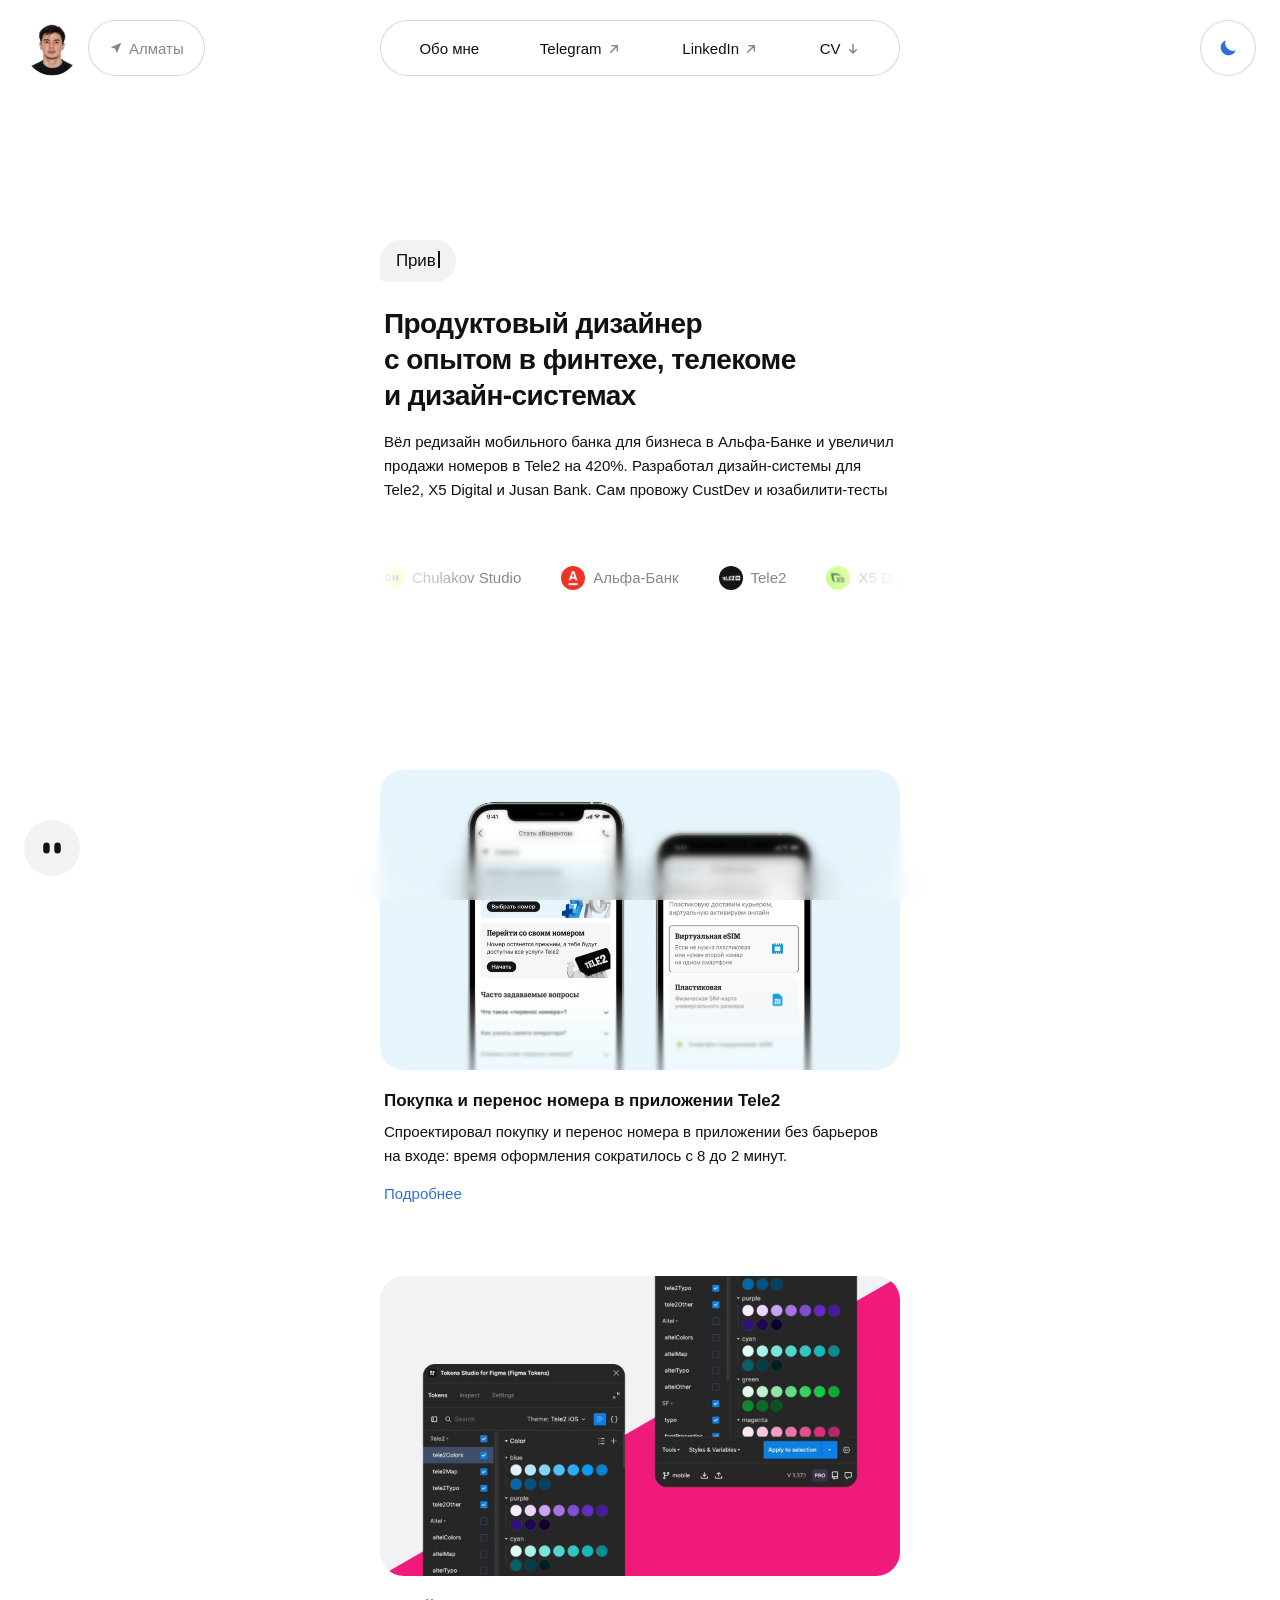
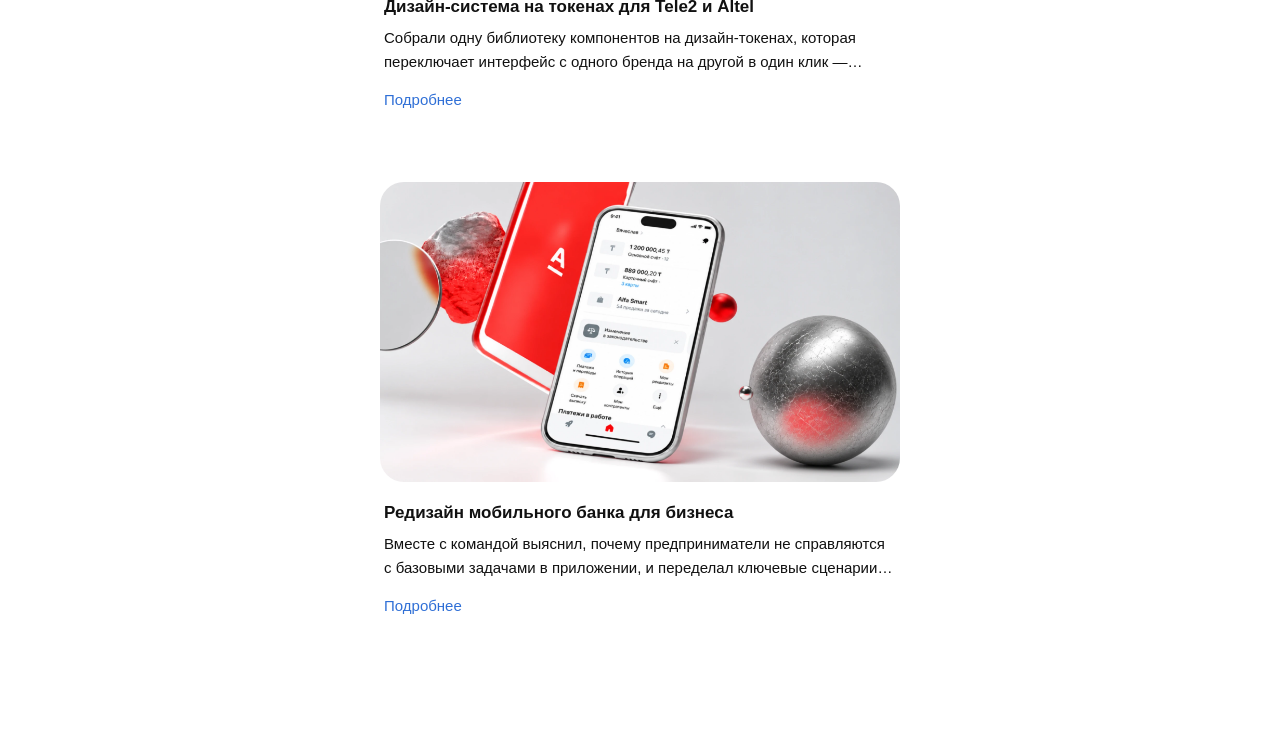
==== index.html @ ea8c4665 "Обо мне: вводный текст перед опытом работы Co-Authored-By: Claude Opus 5.5 <noreply@anthropic.com>" ====
<!doctype html>
<html lang="ru">
<head>
  <meta charset="utf-8">
  <meta name="viewport" content="width=device-width, initial-scale=1">
  <title>Shimkayev</title>
  <link rel="icon" href="favicon.svg" type="image/svg+xml">
  <link rel="icon" href="favicon-32.png" type="image/png" sizes="32x32">
  <link rel="apple-touch-icon" href="apple-touch-icon.png">
  <link rel="stylesheet" href="style.css?v=167">
  <!-- Прячем элементы до анимации появления и сразу применяем сохранённую тему, чтобы не было мигания -->
  <script>
    (function () {
      var root = document.documentElement;
      root.classList.add('js');
      var saved = null;
      try { saved = localStorage.getItem('theme'); } catch (e) {}
      if (saved === 'light' || saved === 'dark') root.dataset.theme = saved;
      var dark = saved ? saved === 'dark' : window.matchMedia('(prefers-color-scheme: dark)').matches;
      root.classList.toggle('is-dark', dark);
    })();
  </script>
  <!-- Яндекс Метрика: посещения, Вебвизор, карты кликов и скроллинга -->
  <script>
    (function (m, e, t, r, i, k, a) {
      m[i] = m[i] || function () { (m[i].a = m[i].a || []).push(arguments); };
      m[i].l = 1 * new Date();
      for (var j = 0; j < document.scripts.length; j++) { if (document.scripts[j].src === r) { return; } }
      k = e.createElement(t), a = e.getElementsByTagName(t)[0], k.async = 1, k.src = r, a.parentNode.insertBefore(k, a);
    })(window, document, 'script', 'https://mc.yandex.ru/metrika/tag.js', 'ym');
    ym(114692680, 'init', { webvisor: true, clickmap: true, accurateTrackBounce: true, trackLinks: true });
  </script>
  <noscript><div><img src="https://mc.yandex.ru/watch/114692680" style="position:absolute; left:-9999px;" alt=""></div></noscript>
</head>
<body>

  <div class="container">
    <header class="header">
      <a class="avatar-link" href="/" aria-label="На главную">
        <img class="avatar" data-reveal src="images/avatar.jpg?v=4" alt="Аман" width="56" height="56">
        <span class="avatar-preview" aria-hidden="true"><img src="images/avatar-large.webp?v=2" alt="" width="240" height="240" draggable="false"></span>
      </a>

      <!-- Город — рядом с аватаром -->
      <span class="location glass" data-reveal>
        <span class="location__photo" aria-hidden="true"><img src="images/almaty.webp" alt="" draggable="false"></span>
        <span class="location__text">
          <svg class="icon" viewBox="0 0 24 24" width="14" height="14" aria-hidden="true">
            <path fill="currentColor" d="M21 3 3 10.5l7.6 2.9L13.5 21 21 3Z"/>
          </svg>
          Алматы
        </span>
      </span>

      <nav class="menu glass" data-reveal>
        <a class="menu__item" href="/about">Обо мне</a>
        <a class="menu__item menu__item--ext" href="https://t.me/shimkayev" target="_blank" rel="noopener">Telegram<svg viewBox="0 0 24 24" width="16" height="16" fill="none" stroke="currentColor" stroke-width="2.2" stroke-linecap="round" stroke-linejoin="round" aria-hidden="true"><path d="M7 17 17 7M9 7h8v8"/></svg></a>
        <a class="menu__item menu__item--ext" href="https://www.linkedin.com/in/shimkayev/" target="_blank" rel="noopener">LinkedIn<svg viewBox="0 0 24 24" width="16" height="16" fill="none" stroke="currentColor" stroke-width="2.2" stroke-linecap="round" stroke-linejoin="round" aria-hidden="true"><path d="M7 17 17 7M9 7h8v8"/></svg></a>
        <a class="menu__item menu__item--cv" href="cv.pdf" download="Shimkayev-Aman-Product-Designer-CV.pdf">CV<svg viewBox="0 0 24 24" width="16" height="16" fill="none" stroke="currentColor" stroke-width="2.2" stroke-linecap="round" stroke-linejoin="round" aria-hidden="true"><path d="M12 5v13M7 13l5 5 5-5"/></svg></a>
      </nav>

      <!-- Справа у края экрана: переключатель темы -->
      <div class="header-side">
      <button class="theme-switch" data-reveal type="button" role="switch" aria-checked="false" aria-label="Тёмная тема">
        <span class="theme-switch__knob">
          <svg class="icon-sun" viewBox="0 0 24 24" fill="none" stroke="currentColor" stroke-width="2" stroke-linecap="round" aria-hidden="true">
            <circle cx="12" cy="12" r="4"/>
            <path d="M12 2v2M12 20v2M4.9 4.9l1.4 1.4M17.7 17.7l1.4 1.4M2 12h2M20 12h2M4.9 19.1l1.4-1.4M17.7 6.3l1.4-1.4"/>
          </svg>
          <svg class="icon-moon" viewBox="0 0 24 24" fill="currentColor" aria-hidden="true">
            <path d="M20.5 14.5A8.5 8.5 0 0 1 9.5 3.5a8.5 8.5 0 1 0 11 11Z"/>
          </svg>
        </span>
      </button>
      <!-- на телефоне пункты меню свёрнуты в эту кнопку -->
      <button class="menu-toggle" data-reveal type="button" aria-label="Меню" aria-expanded="false">
        <span class="menu-toggle__lines" aria-hidden="true"><i></i><i></i><i></i></span>
      </button>
      </div>
    </header>

    <section class="hero">
      <p class="bubble" data-reveal data-text="Привет 👋  Я, Аман">
        <span class="bubble__typing" aria-hidden="true"><i></i><i></i><i></i></span>
        <span class="bubble__text"></span>
      </p>

      <h1 class="hero__title" data-reveal>
        Продуктовый дизайнер<br class="br-desktop">
        с&nbsp;опытом в&nbsp;финтехе, телекоме<br class="br-desktop">
        и&nbsp;дизайн-системах
      </h1>

      <p class="hero__text" data-reveal>
        Вёл редизайн мобильного банка для бизнеса в&nbsp;Альфа-Банке и&nbsp;увеличил продажи номеров
        в&nbsp;Tele2 на&nbsp;420%. Разработал дизайн-системы для Tele2,
        X5&nbsp;Digital и&nbsp;Jusan Bank. Сам провожу CustDev и&nbsp;юзабилити-тесты
      </p>
    </section>

    <!-- Бегущая строка: список продублирован, чтобы лента шла без разрыва -->
    <section class="marquee" data-reveal aria-label="Места работы">
      <div class="marquee__track">
        <ul class="marquee__list">
          <li><span class="marquee__logo"><img src="images/logo-chulakov.png" alt=""></span>Chulakov Studio</li>
          <li><span class="marquee__logo"><img src="images/logo-alfabank.png" alt=""></span>Альфа-Банк</li>
          <li><span class="marquee__logo"><img src="images/logo-tele2.png" alt=""></span>Tele2</li>
          <li><span class="marquee__logo"><img src="images/logo-x5.png" alt=""></span>X5 Digital</li>
          <li><span class="marquee__logo"><img class="logo-zoom" src="images/logo-jusan.png" alt=""></span>Jusan Bank</li>
          <li><span class="marquee__logo"><img src="images/logo-redmadrobot.png" alt=""></span>Red Mad Robot</li>
        </ul>
        <ul class="marquee__list" aria-hidden="true">
          <li><span class="marquee__logo"><img src="images/logo-chulakov.png" alt=""></span>Chulakov Studio</li>
          <li><span class="marquee__logo"><img src="images/logo-alfabank.png" alt=""></span>Альфа-Банк</li>
          <li><span class="marquee__logo"><img src="images/logo-tele2.png" alt=""></span>Tele2</li>
          <li><span class="marquee__logo"><img src="images/logo-x5.png" alt=""></span>X5 Digital</li>
          <li><span class="marquee__logo"><img class="logo-zoom" src="images/logo-jusan.png" alt=""></span>Jusan Bank</li>
          <li><span class="marquee__logo"><img src="images/logo-redmadrobot.png" alt=""></span>Red Mad Robot</li>
        </ul>
      </div>
    </section>

    <!-- Кейсы -->
    <section class="cases">
      <article class="case" data-reveal>
        <a draggable="false" class="case__cover" href="/tele2-number" aria-label="Покупка и перенос номера в приложении Tele2">
          <img draggable="false" class="cover-light" src="images/case-tele2-number-light.webp?v=1" alt="Экраны приложения Tele2: «Стать абонентом» и выбор типа SIM-карты" loading="lazy">
          <img draggable="false" class="cover-dark" src="images/case-tele2-number-dark.webp?v=1" alt="Экраны приложения Tele2: «Стать абонентом» и выбор типа SIM-карты" loading="lazy">
        </a>
        <h3 class="case__title">Покупка и&nbsp;перенос номера в&nbsp;приложении Tele2</h3>
        <p class="case__text">Спроектировал покупку и&nbsp;перенос номера в&nbsp;приложении без барьеров на&nbsp;входе: время оформления сократилось с&nbsp;8 до&nbsp;2 минут.</p>
        <a class="case__link" href="/tele2-number">Подробнее</a>
      </article>

      <article class="case" data-reveal>
        <a draggable="false" class="case__cover" href="/tele2-ds" aria-label="Дизайн-система на токенах для Tele2 и Altel">
          <img draggable="false" class="cover-light" src="images/case-tele2-ds-light.webp?v=2" alt="Токены Tele2 и Altel в Tokens Studio для Figma" loading="lazy">
          <img draggable="false" class="cover-dark" src="images/case-tele2-ds-dark.webp?v=2" alt="Токены Tele2 и Altel в Tokens Studio для Figma" loading="lazy">
        </a>
        <h3 class="case__title">Дизайн-система на&nbsp;токенах для&nbsp;Tele2 и&nbsp;Altel</h3>
        <p class="case__text">Собрали одну библиотеку компонентов на&nbsp;дизайн-токенах, которая переключает интерфейс с&nbsp;одного бренда на&nbsp;другой в&nbsp;один клик — в&nbsp;дизайне и&nbsp;в&nbsp;коде.</p>
        <a class="case__link" href="/tele2-ds">Подробнее</a>
      </article>

      <article class="case" data-reveal>
        <a draggable="false" class="case__cover" href="/abusiness" aria-label="Редизайн мобильного банка для бизнеса">
          <img draggable="false" class="cover-light" src="images/case-alfa-light.webp?v=1" alt="iPhone с главным экраном приложения Альфа-Банка для бизнеса" loading="lazy">
          <img draggable="false" class="cover-dark" src="images/case-alfa-dark.webp?v=2" alt="iPhone с главным экраном приложения Альфа-Банка для бизнеса" loading="lazy">
        </a>
        <h3 class="case__title">Редизайн мобильного банка для&nbsp;бизнеса</h3>
        <p class="case__text">Вместе с&nbsp;командой выяснил, почему предприниматели не&nbsp;справляются с&nbsp;базовыми задачами в&nbsp;приложении, и&nbsp;переделал ключевые сценарии и&nbsp;навигацию под их&nbsp;реальное поведение.</p>
        <a class="case__link" href="/abusiness">Подробнее</a>
      </article>
    </section>
  </div>

  <!-- шарик с глазами в левом нижнем углу: следит за курсором -->
  <div class="eyes-corner" data-eye-tracker aria-hidden="true"></div>

  <!-- Градиент внизу экрана -->
  <div class="bottom-glass" aria-hidden="true"></div>


  <script src="script.js?v=44"></script>
  <script src="watcher.js?v=4"></script>
</body>
</html>
---- style.css ----
:root {
  --container: 520px;
  --gap: 16px;
  --size: 56px;

  --bg: #ffffff;
  --bubble-bg: #f2f2f5;
  --link: #2f6fd6;
  --text: #111;
  --text-muted: rgba(17, 17, 17, 0.5);

  --glass-bg: rgba(255, 255, 255, 0.28);
  --glass-border: rgba(255, 255, 255, 0.6);
  --glass-stroke: rgba(0, 0, 0, 0.1); /* серая обводка меню */
  --menu-stroke: rgba(0, 0, 0, 0.16); /* обводка стекла: меню, город, кнопка темы */
  --glass-shadow: 0 8px 32px rgba(0, 0, 0, 0.08);
  --glass-highlight: rgba(255, 255, 255, 0.7);
  --glass-sheen: rgba(255, 255, 255, 0.45);
  --chart-bar: #2a78d6;
  --chart-track: rgba(0, 0, 0, 0.05);
  --chart-norm: #52514e;
  --chart-muted: #c3c2b7;
  --bad-text: #d9342b;
  --bad-bg: rgba(229, 55, 43, 0.07);
  --good-bar: #1f9d55;
  --shot-bg: #f2f2f4;
  --bad-bar: #e5372b;

  color-scheme: light;
}

* { box-sizing: border-box; margin: 0; padding: 0; }

body {
  min-height: 100vh;
  background: var(--bg);
  color: var(--text);
  font-family: -apple-system, BlinkMacSystemFont, "SF Pro Text", "Inter", "Segoe UI", Roboto, sans-serif;
  -webkit-font-smoothing: antialiased;
}

/* ---------- Контейнер ---------- */
.container {
  width: 100%;
  max-width: calc(var(--container) + 32px); /* 520 + отступы по бокам */
  margin: 0 auto;
  padding: 20px 16px; /* шапка в 20px от верха экрана */
}

/* ---------- Шапка ---------- */
.header {
  position: sticky; /* шапка остаётся наверху при прокрутке */
  top: 20px;
  transition: top 0.6s cubic-bezier(0.4, 0, 0.2, 1); /* мягко уезжает вверх */
  z-index: 10;
  display: flex;
  align-items: center;
  gap: var(--gap);
}

.avatar {
  display: block; /* без лишнего отступа под картинкой */
  flex-shrink: 0;
  width: var(--size);
  height: var(--size);
  border-radius: 50%;
  object-fit: cover;
}

/* при прокрутке вниз шапка уезжает вверх, при прокрутке вверх — возвращается.
   Двигаем top, а не transform, чтобы не сломать fixed-переключатель темы на телефоне */
/* без opacity: полупрозрачный родитель отключает размытие стекла (backdrop-filter) у меню и кнопок,
   и во время анимации они становились прозрачными. Поэтому шапка просто уезжает за край экрана */
.header.is-hidden { top: -96px; pointer-events: none; }
/* на телефоне кнопка темы закреплена внизу и остаётся на месте — она должна нажиматься */
.header.is-hidden .header-side { pointer-events: auto; }
@media (prefers-reduced-motion: reduce) { .header { transition: none; } }

/* ---------- Liquid glass ---------- */
.glass {
  position: relative;
  background: var(--glass-bg);
  border: 0.5px solid var(--menu-stroke); /* тонкая обводка без дополнительных линий */
}

/* Слой с размытием того, что под меню */
.glass::after {
  content: "";
  position: absolute;
  inset: 0;
  z-index: -1;
  border-radius: inherit;
  -webkit-backdrop-filter: blur(20px) saturate(180%);
          backdrop-filter: blur(20px) saturate(180%);
  pointer-events: none;
}

/* блик сверху */
.glass::before {
  content: "";
  position: absolute;
  inset: 0;
  border-radius: inherit;
  background: linear-gradient(180deg, var(--glass-sheen) 0%, rgba(255, 255, 255, 0) 55%);
  pointer-events: none;
}

/* ---------- Меню ---------- */
.menu {
  flex: 1;
  min-width: 0;
  height: var(--size);
  border-radius: 999px;
  display: flex;
  align-items: center;
  justify-content: space-around;
  padding: 0 8px;
}

.menu__item {
  position: relative; /* выше блика */
  padding: 8px 10px;
  border-radius: 999px;
  font-size: 15px;
  font-weight: 500;
  color: var(--text);
  text-decoration: none;
  white-space: nowrap;
  transition: color 0.2s;
}

a.menu__item:hover { color: var(--text-muted); }
.menu__item--muted { color: var(--text-muted); }

.icon { flex-shrink: 0; }

/* ---------- Бабл ---------- */
.hero { margin-top: 164px; }

.bubble {
  display: inline-flex;
  align-items: center;
  min-height: 42px;
  padding: 10px 16px;
  border-radius: 21px 21px 21px 6px;
  background: var(--bubble-bg);
  font-size: 17px;
  line-height: 22px;
  letter-spacing: -0.01em;
  animation: bubble-in 0.35s cubic-bezier(.2, .9, .3, 1.2) both;
  transform-origin: bottom left;
}

@keyframes bubble-in {
  from { opacity: 0; transform: scale(0.6) translateY(10px); }
  to   { opacity: 1; transform: none; }
}

/* три точки «печатает…» */
.bubble__typing { display: inline-flex; gap: 4px; }
.bubble__typing i {
  width: 7px; height: 7px;
  border-radius: 50%;
  background: var(--text-muted);
  animation: dot 1.2s infinite ease-in-out;
}
.bubble__typing i:nth-child(2) { animation-delay: 0.15s; }
.bubble__typing i:nth-child(3) { animation-delay: 0.3s; }

@keyframes dot {
  0%, 60%, 100% { transform: translateY(0); opacity: 0.4; }
  30%           { transform: translateY(-4px); opacity: 1; }
}

.bubble__text { white-space: pre; } /* сохраняем двойной пробел после эмодзи */
.bubble.is-typing .bubble__typing { display: none; }

/* мигающий курсор во время печати */
.bubble.is-typing .bubble__text::after {
  content: "";
  display: inline-block;
  width: 2px;
  height: 1em;
  margin-left: 2px;
  vertical-align: -0.12em;
  background: currentColor;
  animation: caret 0.8s steps(1) infinite;
}
@keyframes caret { 50% { opacity: 0; } }

@media (prefers-reduced-motion: reduce) {
  .bubble, .bubble__typing i { animation: none; }
}

/* ---------- Заголовок и описание ---------- */
/* Оптическая компенсация: у бабла скруглённые углы, поэтому тексты под ним
   сдвинуты на 4px, как в кейсах */
.hero__title,
.hero__text { margin-left: 4px; margin-right: 4px; }

.hero__title {
  margin-top: 24px;
  font-size: 28px;
  line-height: 36px;
  font-weight: 700;
  letter-spacing: -0.02em;
}

.hero__text {
  margin-top: 16px;
  font-size: 15px;
  line-height: 24px;
}

/* ---------- Бегущая строка ---------- */
.marquee {
  margin-top: 64px;
  overflow: hidden;
  /* плавное исчезание по бокам, работает на любом фоне */
  -webkit-mask-image: linear-gradient(90deg, transparent, #000 20%, #000 80%, transparent);
          mask-image: linear-gradient(90deg, transparent, #000 20%, #000 80%, transparent);
}

.marquee__track {
  display: flex;
  width: max-content;
  animation: marquee 20s linear infinite;
}

.marquee:hover .marquee__track { animation-play-state: paused; }

.marquee__list {
  display: flex;
  gap: 40px;
  padding-right: 40px; /* такой же отступ на стыке двух копий */
  list-style: none;
}

.marquee__list li {
  display: flex;
  align-items: center;
  gap: 8px;
  font-size: 15px;
  line-height: 20px;
  font-weight: 500;
  white-space: nowrap;
  color: var(--text-muted);
}

/* логотип компании в круглом контейнере */
.marquee__logo {
  flex-shrink: 0;
  width: 24px;
  height: 24px;
  border-radius: 50%;
  overflow: hidden;
}
.marquee__logo img { display: block; width: 100%; height: 100%; object-fit: cover; }
.marquee__logo img.logo-zoom { transform: scale(1.12); }

@keyframes marquee {
  to { transform: translateX(-50%); }
}

@media (prefers-reduced-motion: reduce) {
  .marquee__track { animation: none; }
}

/* ---------- Карточка кейса ---------- */
.cases {
  margin-top: 180px;
  display: flex;
  flex-direction: column;
  gap: 72px; /* расстояние между кейсами */
}

.case__cover {
  display: block;
  width: 100%;
  aspect-ratio: 520 / 300; /* на узком экране обложка уменьшается пропорционально, а не обрезается */
  border-radius: 24px;
  background: var(--bubble-bg);
  overflow: hidden;
  position: relative;
}

/* нажатие: карточка слегка уменьшается и плавно возвращается */
.case__cover {
  transition: transform 0.25s cubic-bezier(0.2, 0.8, 0.2, 1);
  -webkit-tap-highlight-color: transparent;
  -webkit-user-select: none;
          user-select: none;
}
/* картинку и ссылку нельзя утащить мышкой при зажатии */
.case__cover, .case__cover img { -webkit-user-drag: none; }
.case__cover:active { transform: scale(0.97); transition-duration: 0.1s; }
@media (prefers-reduced-motion: reduce) { .case__cover { transition: none; } }

.case__cover img {
  display: block;
  width: 100%;
  height: 100%;
  object-fit: cover; /* картинка заполняет карточку, лишнее обрезается */
}

/* Обложка Альфа-Банка: фирменный красный фон в обеих темах */
.case__cover--alfa { background: #ef3124; }

/* Обложка Tele2: светло-голубой фон в обеих темах */
.case__cover--tele2 { background: #d4eafc; }

/* декоративная картинка точно по центру карточки, позади основной */
.case__cover img.case__deco {
  position: absolute;
  left: 50%;
  top: 50%;
  width: auto;
  height: 75%; /* размер цифр относительно высоты карточки */
  transform: translate(-50%, -50%);
  object-fit: contain;
}
.case__cover--tele2 img.fit-height { position: relative; } /* телефон поверх цифр */

/* шейп-«бантик» за картинкой, на тон темнее фона */
.case__shape {
  position: absolute;
  left: 50%;
  top: 50%;
  width: 88%;
  transform: translate(-50%, -50%);
  fill: #d6241a;
}
.case__cover--alfa img { position: relative; } /* картинка поверх шейпа */

/* картинка целиком по высоте карточки, по центру, без обрезки */
.case__cover img.fit-height {
  width: 100%;
  height: 100%;
  object-fit: contain;
  object-position: center bottom;
}

/* Кроп для кейса Tele2: телефон крупно по центру, рука уходит за нижний край.
   Значения в % от ширины карточки, поэтому кроп одинаковый на любом экране */
.case__cover img.crop-tele2 {
  position: absolute;
  width: 138%;
  height: auto;
  max-width: none;
  left: -19%;
  top: 0;
  margin-top: -5.8%;
  object-fit: initial;
}

/* Крупный кроп: картинка увеличена, телефон по центру, низ уходит за край.
   width — масштаб, left и margin-top — сдвиг (margin-top в % считается от ширины,
   поэтому кроп одинаковый на любой ширине экрана) */
.case__cover img.crop-zoom {
  position: absolute;
  width: 149%;
  height: auto;
  max-width: none;
  left: -27%;
  top: 0;
  margin-top: -7.1%; /* было −2.5% − 24px при ширине 520 — теперь всё в %, кроп масштабируется */
  object-fit: initial;
}

/* Оптическая компенсация: из-за скругления 24px край карточки визуально
   начинается правее, поэтому тексты сдвинуты на 4px */
.case__title,
.case__text,
.case__link { margin-left: 4px; margin-right: 4px; }

.case__title {
  margin-top: 20px;
  font-size: 17px;
  line-height: 22px;
  font-weight: 600;
}

.case__text {
  margin-top: 8px;
  font-size: 15px;
  line-height: 24px;
  /* не больше двух строк, дальше многоточие */
  display: -webkit-box;
  -webkit-line-clamp: 2;
  -webkit-box-orient: vertical;
  overflow: hidden;
}

.case__link {
  display: inline-block;
  margin-top: 16px;
  font-size: 15px;
  line-height: 20px;
  color: var(--link);
  text-decoration: none;
}
.case__link:hover { text-decoration: underline; }

/* ---------- Стекло у нижнего края экрана (сверху ничего нет) ----------
   Прогрессивное размытие без тонировки: 3 перекрывающихся слоя (2, 6 и 16px),
   каждый плавно проявляется к краю экрана, поэтому размытие нарастает мягко, без полос.
   Слои создаёт script.js внутри .edge-glass */
.edge-glass {
  position: fixed;
  left: 0;
  right: 0;
  height: 100px;
  z-index: 9;            /* под шапкой (у неё 10) */
  pointer-events: none;  /* не мешает кликам */
}
.edge-glass--bottom { bottom: 0; --dir: to bottom; }
.edge-glass > i { position: absolute; inset: 0; }
.edge-glass > i:nth-child(1) {
  -webkit-backdrop-filter: blur(2px); backdrop-filter: blur(2px);
  -webkit-mask-image: linear-gradient(var(--dir), transparent 0%, #000 55%);
          mask-image: linear-gradient(var(--dir), transparent 0%, #000 55%);
}
.edge-glass > i:nth-child(2) {
  -webkit-backdrop-filter: blur(6px); backdrop-filter: blur(6px);
  -webkit-mask-image: linear-gradient(var(--dir), transparent 25%, #000 85%);
          mask-image: linear-gradient(var(--dir), transparent 25%, #000 85%);
}
.edge-glass > i:nth-child(3) {
  -webkit-backdrop-filter: blur(16px); backdrop-filter: blur(16px);
  -webkit-mask-image: linear-gradient(var(--dir), transparent 55%, #000 100%);
          mask-image: linear-gradient(var(--dir), transparent 55%, #000 100%);
}

/* чтобы последний кейс можно было докрутить выше стекла */
.container { padding-bottom: 120px; }

/* ---------- Плавное появление первого экрана ---------- */
/* до запуска анимации элементы скрыты (класс .js ставится в <head>) */
.js [data-reveal]:not(.is-shown) { opacity: 0; }
.js .bubble:not(.reveal) { animation: none; }

.reveal {
  animation: reveal 0.8s cubic-bezier(0.2, 0.7, 0.2, 1) both;
  animation-delay: var(--reveal-delay, 0s);
}

@keyframes reveal {
  from { opacity: 0; transform: translateY(16px); }
  to   { opacity: 1; transform: none; }
}

/* у бабла своя анимация «выпрыгивания», просто запускаем её по очереди */
.bubble.reveal {
  animation: bubble-in 0.45s cubic-bezier(.2, .9, .3, 1.2) both;
  animation-delay: var(--reveal-delay, 0s);
}

/* ---------- Ссылка на главную у аватара ---------- */
.avatar-link { position: relative; flex-shrink: 0; display: block; border-radius: 50%; -webkit-user-drag: none; }

/* при наведении на аватар — то же фото крупно, карточкой под аватаром */
.avatar-preview {
  position: absolute;
  top: calc(100% + 8px);
  left: 0;
  z-index: 20;
  width: 240px;
  height: 240px;
  border-radius: 50%; /* круглое превью, как сама аватарка */
  overflow: hidden;
  background: var(--bubble-bg);
  box-shadow: 0 16px 40px rgba(0, 0, 0, 0.18);
  opacity: 0;
  transform: translateY(-6px) scale(0.9);
  transform-origin: top left;
  transition: opacity 0.2s ease, transform 0.35s cubic-bezier(0.2, 0.8, 0.2, 1);
  pointer-events: none;
}
.avatar-preview img { display: block; width: 100%; height: 100%; object-fit: cover; }
@media (hover: hover) {
  .avatar-link:hover .avatar-preview { opacity: 1; transform: none; }
}
@media (prefers-reduced-motion: reduce) { .avatar-preview { transition: none; } }
/* на широком экране аватар прижат к левому краю экрана (как переключатель темы к правому),
   а меню занимает всю ширину контейнера */
@media (min-width: 721px) {
  .avatar-link {
    position: absolute;
    top: 50%;
    left: calc((100% - 100vw) / 2 + 24px);
    margin-top: -28px; /* половина высоты аватара */
  }
}

/* ---------- Страница «Обо мне» ---------- */
.page__title {
  margin: 164px 4px 0; /* 164px — как у бабла на главной; 4px — та же оптическая компенсация, что на главной */
  font-size: 28px;
  line-height: 34px;
  font-weight: 700;
  letter-spacing: -0.02em;
}

.jobs {
  list-style: none;
  margin: 64px 4px 0;
  display: flex;
  flex-direction: column;
  gap: 64px; /* расстояние между местами работы */
}

/* логотип и «компания • период» в одной строке, текст и картинка под ними — на всю ширину контейнера */
.job {
  display: grid;
  grid-template-columns: 44px minmax(0, 1fr);
  column-gap: 16px;
  align-items: start;
}
/* картинка проекта под текстом места работы — по ширине текста */
.job__media { margin: 24px 0 0; }
/* у каждой картинки две версии: светлая и тёмная, показываем ту, что под текущую тему */
.job__media img { display: block; width: 100%; height: auto; }
.job__media .job__media-dark { display: none; }
@media (prefers-color-scheme: dark) {
  :root:not([data-theme="light"]) .job__media .job__media-light { display: none; }
  :root:not([data-theme="light"]) .job__media .job__media-dark { display: block; }
}
:root[data-theme="dark"] .job__media .job__media-light { display: none; }
:root[data-theme="dark"] .job__media .job__media-dark { display: block; }

/* логотип компании: круг; пока нет картинки — первая буква */
.job__logo {
  flex-shrink: 0;
  width: 44px;
  height: 44px;
  border-radius: 50%;
  overflow: hidden;
  display: flex;
  align-items: center;
  justify-content: center;
  background: var(--bubble-bg);
  font-size: 17px;
  font-weight: 600;
  color: var(--text-muted);
}
.job__logo img { width: 100%; height: 100%; object-fit: cover; display: block; }
.job__logo img.logo-zoom { transform: scale(1.12); }
/* у Tele2 два бренда: Tele2 сверху и лежит поверх, Altel под ним заходит за него.
   Обводка цветом фона отделяет логотипы друг от друга */
.job__logos { flex-shrink: 0; display: flex; flex-direction: column; }
.job__logos .job__logo:first-child {
  position: relative;
  z-index: 1;
  box-shadow: 0 0 0 3px var(--bg);
}
.job__logos .job__logo + .job__logo { margin-top: -16px; }

.job__body { display: contents; }
.job__head { grid-column: 2; }
.job__text, .job__media { grid-column: 1 / -1; }

/* верх блока: «Компания • Должность», под ним период словами */
.job__company {
  font-size: 17px;
  line-height: 22px;
  font-weight: 600;
}
.job__role { font-weight: 400; } /* должность в той же строке, обычным начертанием */

.job__period {
  margin-top: 4px;
  font-size: 15px;
  line-height: 20px;
  color: var(--text-muted);
}

.job__text {
  margin-top: 16px;
  font-size: 15px;
  line-height: 24px;
}
.job__text p + p { margin-top: 8px; } /* отступ между абзацами */

@media (max-width: 480px) {
  .page__title { margin-top: 120px; }
}

/* ---------- Отзывы ---------- */
.page__title--section { margin-top: 120px; }

/* ---------- Обо мне: вводный текст перед опытом работы ---------- */
.about-intro {
  margin: 24px 4px 0;
  font-size: 15px;
  line-height: 24px;
}
.about-intro p + p { margin-top: 12px; }
.about-intro__lead {
  font-size: 20px;
  line-height: 28px;
  font-weight: 600;
  letter-spacing: -0.01em;
}
.about-intro p.about-intro__lead + p { margin-top: 20px; }

.reviews {
  list-style: none;
  margin-top: 40px;
  display: flex;
  flex-direction: column;
  gap: 56px; /* расстояние между отзывами */
}

.review__author {
  display: flex;
  align-items: center;
  gap: 16px;
  margin: 0 4px;
}

.review__photo {
  flex-shrink: 0;
  width: 56px;
  height: 56px;
  border-radius: 50%;
  object-fit: cover;
  display: block;
}

.review__name {
  font-size: 17px;
  line-height: 22px;
  font-weight: 600;
}

.review__role {
  margin-top: 2px;
  font-size: 15px;
  line-height: 20px;
  color: var(--text-muted);
}

/* текст отзыва — как сообщение в чате: угол рядом с автором острее */
.review__text {
  margin-top: 12px;
  padding: 20px 24px;
  border-radius: 6px 24px 24px 24px;
  background: var(--bubble-bg);
  font-size: 15px;
  line-height: 22px;
}
.review__text p + p { margin-top: 16px; }

/* каждый второй отзыв — автор справа */
.review--right .review__author { flex-direction: row-reverse; text-align: right; }
.review--right .review__text { border-radius: 24px 6px 24px 24px; }

/* ---------- Страница кейса ---------- */
.case-page__meta {
  margin: 12px 4px 0;
  font-size: 15px;
  line-height: 20px;
  color: var(--text-muted);
}

.case-page__cover {
  margin-top: 40px;
  aspect-ratio: 520 / 300; /* пропорционально ширине, как обложки на главной */
  border-radius: 24px;
  overflow: hidden;
  background: var(--bubble-bg);
}
.case-page__cover img { display: block; width: 100%; height: 100%; object-fit: cover; }

.case-page__section { margin: 72px 4px 0; }

.case-page__h2 {
  font-size: 20px;
  line-height: 26px;
  font-weight: 700;
  letter-spacing: -0.01em;
}

.case-page__h3 {
  margin-top: 24px;
  font-size: 17px;
  line-height: 22px;
  font-weight: 600;
}

.case-page__section p {
  margin-top: 12px;
  font-size: 15px;
  line-height: 24px;
}

.case-page__list {
  margin-top: 12px;
  padding-left: 20px;
  font-size: 15px;
  line-height: 24px;
}
.case-page__list li + li { margin-top: 6px; }

/* широкие картинки выходят за колонку текста, чтобы их было видно */
.case-page__figure {
  --figure-w: min(960px, 100vw - 32px);
  width: var(--figure-w);
  margin: 40px 0 0 calc(50% - var(--figure-w) / 2); /* по центру экрана */
}
.case-page__figure img { display: block; width: 100%; height: auto; border-radius: 24px; }
/* светлый скриншот на светлом фоне — тонкая рамка, чтобы был виден край */
.case-page__figure img.is-framed { border: 1px solid var(--glass-stroke); }
/* вариант по ширине общего контейнера */
.case-page__figure--contained { --figure-w: 100%; margin-left: 0; }

/* подзаголовок-вывод под названием кейса */
.case-page__lead {
  margin: 16px 4px 0;
  font-size: 17px;
  line-height: 26px;
}

/* краткая сводка: компания, роль, период, платформа */
.case-summary {
  margin: 24px 4px 0;
  display: grid;
  grid-template-columns: repeat(4, auto);
  justify-content: space-between;
  gap: 16px;
}
.case-summary dt {
  font-size: 13px;
  line-height: 18px;
  color: var(--text-muted);
}
.case-summary dd {
  margin-top: 2px;
  font-size: 15px;
  line-height: 20px;
  font-weight: 500;
}

/* логотип компании вместо названия — как в опыте работы на странице «Обо мне» */
.case-summary__logo { display: block; width: 40px; height: 40px; border-radius: 50%; object-fit: cover; }
.case-summary__logos { display: flex; align-items: center; gap: 8px; }

/* маленькая подпись над разделом: «Контекст», «Процесс» */
.case-page__section .case-page__label {
  margin: 0 0 4px;
  font-size: 13px;
  line-height: 18px;
  font-weight: 500;
  color: var(--text-muted);
  text-transform: uppercase;
  letter-spacing: 0.04em;
}

/* подпись под картинкой */
.case-page__figure figcaption {
  margin-top: 12px;
  font-size: 13px;
  line-height: 18px;
  color: var(--text-muted);
  text-align: center;
}

/* скриншоты внутри раздела, по ширине контейнера */
.case-page__shot { margin: 20px -4px 0; } /* -4px: компенсируем отступ текста, картинка во всю ширину */
.case-page__shot img,
.case-page__shot video { display: block; width: 100%; height: auto; border-radius: 24px; background: var(--shot-bg); } /* фон под телефонами меняется с темой */
.case-page__shot figcaption {
  margin-top: 10px;
  font-size: 13px;
  line-height: 18px;
  color: var(--text-muted);
  text-align: center;
}
.case-page__shot + .case-page__h3,
.case-page__shot + p { margin-top: 32px; }

/* блок с двумя «живыми» телефонами: анимации проигрываются внутри рамок */
/* Телефоны с записями экрана — те же пропорции, что у макетов в кейсе Альфа-Банка:
   карточка 2000×1554, телефон занимает 84% высоты, рамка 11/397 ширины корпуса,
   скругление корпуса 55/397, светлый контур по краю. Размеры в cqw — от ширины карточки */
.phones {
  container-type: inline-size;
  margin: 20px -4px 0;
  aspect-ratio: 2000 / 1554;
  border-radius: 24px;
  background: var(--shot-bg);
  display: flex;
  justify-content: center;
  align-items: center;
  column-gap: 7.7%; /* 40px при ширине карточки 520px */
}
/* Рамка в стиле iPhone 17 Pro, как в картинках кейса Альфа-Банка: экран 402×874 pt,
   металлический край 6 pt, чёрная рамка 8 pt, Dynamic Island и боковые кнопки.
   1 pt = 0.07236cqw (корпус 430 pt занимает 31.1% ширины карточки) */
.phone {
  position: relative;
  z-index: 0; /* кнопки (::after) лежат под корпусом, но над фоном карточки */
  height: 84%;
  aspect-ratio: 430 / 902;
  border: 0.434cqw solid #c7c7c9;
  border-radius: 5.5cqw;
  padding: 0.579cqw;
  background: #000;
}
.phone img {
  display: block;
  width: 100%;
  height: 100%;
  object-fit: cover;
  object-position: top;
  border-radius: 4.49cqw;
  background: #fff;
}
.phone::before { /* Dynamic Island */
  content: "";
  position: absolute;
  z-index: 1;
  top: 1.375cqw;
  left: 50%;
  width: 9.12cqw;
  height: 2.68cqw;
  margin-left: -4.56cqw;
  border-radius: 99px;
  background: #000;
}
.phone::after { /* кнопки: слева Action и громкость, справа питание и Camera Control */
  --c: #b0b0b4;
  content: "";
  position: absolute;
  z-index: -1;
  inset: -0.434cqw -0.651cqw;
  background:
    linear-gradient(to bottom, transparent 19%, var(--c) 19% 23.5%, transparent 23.5% 29%, var(--c) 29% 37%, transparent 37% 40%, var(--c) 40% 48%, transparent 48%) left top / 0.651cqw 100% no-repeat,
    linear-gradient(to bottom, transparent 30%, var(--c) 30% 42%, transparent 42% 58%, var(--c) 58% 66%, transparent 66%) right top / 0.651cqw 100% no-repeat;
}

/* все экраны в одной карточке с горизонтальной прокруткой: размеры телефонов те же,
   слева отступ как между телефонами, справа видно край следующего — понятно, что можно листать */
.phones--scroll {
  justify-content: flex-start;
  overflow-x: auto;
  overscroll-behavior-x: contain;
  scroll-snap-type: x mandatory;
  scroll-padding-inline: 7.7%;
  padding-inline: 7.7%;
  scrollbar-width: none;
  cursor: grab;
}
.phones--scroll::-webkit-scrollbar { display: none; }
.phones--scroll .phone { flex-shrink: 0; scroll-snap-align: start; }
.phones--scroll img { -webkit-user-drag: none; user-select: none; }
.phones--scroll.is-dragging { cursor: grabbing; scroll-snap-type: none; }
/* на компьютере (мышь, тачпад) привязку браузера выключаем: она дёргает карточку.
   До телефона карточку плавно доводит script.js. На телефонах привязка остаётся */
@media (hover: hover) and (pointer: fine) {
  .phones--scroll { scroll-snap-type: none; }
}

/* галерея в ширину контейнера (фото с тестов) */
.case-page__gallery { margin-top: 40px; }
.case-page__gallery-grid {
  display: grid;
  grid-template-columns: repeat(3, 1fr);
  gap: 8px;
}
.case-page__gallery-grid img {
  display: block;
  width: 100%;
  aspect-ratio: 1;
  object-fit: cover;
  border-radius: 24px;
}
.case-page__gallery figcaption {
  margin-top: 12px;
  font-size: 13px;
  line-height: 18px;
  color: var(--text-muted);
  text-align: center;
}

/* ключевые решения: номер, заголовок, проблема → решение */
.decisions {
  list-style: none;
  counter-reset: decision;
  margin-top: 20px;
  display: flex;
  flex-direction: column;
  gap: 12px;
}
.decision {
  counter-increment: decision;
  padding: 20px 20px 20px 60px;
  position: relative;
  border-radius: 24px;
  background: var(--bubble-bg);
}
.decision::before {
  content: counter(decision);
  position: absolute;
  left: 20px;
  top: 20px;
  width: 24px;
  height: 24px;
  border-radius: 50%;
  background: var(--text);
  color: var(--bg);
  font-size: 13px;
  font-weight: 600;
  line-height: 24px;
  text-align: center;
}
.case-page__section .decision__title {
  margin: 0;
  font-size: 17px;
  line-height: 24px;
  font-weight: 600;
}
.case-page__section .decision__text {
  margin-top: 6px;
  font-size: 15px;
  line-height: 22px;
}

/* ключевая персона — на всю ширину */
.persona--key { margin-top: 20px; }
.case-page__section .persona__text { margin-top: 8px; font-size: 15px; line-height: 22px; }
.persona__text ul { margin-top: 8px; padding-left: 18px; }
.persona__text li + li { margin-top: 4px; }
/* в сетке из трёх карточек третья растягивается на всю ширину */
.personas > .persona:nth-child(3):last-child { grid-column: 1 / -1; }
/* карточки друг под другом, каждая на всю ширину */
.personas.personas--stack { grid-template-columns: 1fr; }

/* этапы проекта (роадмап) */
.steps {
  list-style: none;
  margin-top: 20px;
  display: flex;
  flex-direction: column;
  gap: 12px;
}
.step {
  padding: 20px;
  border-radius: 24px;
  background: var(--bubble-bg);
}
.step__tag {
  display: inline-block;
  padding: 2px 10px;
  border-radius: 999px;
  background: var(--bg);
  font-size: 13px;
  line-height: 20px;
  font-weight: 500;
  color: var(--text-muted);
}
.case-page__section .step__title {
  margin-top: 10px;
  font-size: 17px;
  line-height: 22px;
  font-weight: 600;
}
.case-page__section .step__text {
  margin-top: 4px;
  font-size: 15px;
  line-height: 22px;
}

/* таблица этапов исследования */
.table-wrap { margin-top: 20px; overflow-x: auto; }
.case-table {
  width: 100%;
  border-collapse: collapse;
  font-size: 15px;
  line-height: 20px;
}
.case-table th {
  padding: 0 12px 10px 0;
  text-align: left;
  font-size: 13px;
  font-weight: 500;
  color: var(--text-muted);
  border-bottom: 1px solid var(--glass-stroke);
}
.case-table td {
  padding: 12px 12px 12px 0;
  vertical-align: top;
  border-bottom: 1px solid var(--glass-stroke);
}
.case-table td:first-child { font-weight: 500; }
.case-table td:nth-child(2) { white-space: nowrap; color: var(--text-muted); }
.case-table td:last-child, .case-table th:last-child { padding-right: 0; color: var(--text-muted); }

/* результаты заданий теста */
.results { list-style: none; margin-top: 12px; }
.results li {
  display: flex;
  justify-content: space-between;
  gap: 16px;
  padding: 10px 0;
  font-size: 15px;
  line-height: 20px;
  border-bottom: 1px solid var(--glass-stroke);
}
.results b { flex-shrink: 0; font-weight: 600; }
.results--good b { color: #1f9d55; }
.results--bad b { color: #e5372b; }

/* цитата респондента */
.quote {
  margin-top: 16px;
  padding: 16px 20px;
  border-radius: 6px 24px 24px 24px;
  background: var(--bubble-bg);
  font-size: 15px;
  line-height: 22px;
  font-style: italic;
}
.quote::before { content: "«"; }
.quote::after { content: "»"; }
/* цитата внутри карточки персоны — без своего фона */
.quote--plain { margin-top: 8px; padding: 0; background: none; border-radius: 0; color: var(--text-muted); }

/* таблица сравнения «было / стало» */
.case-table--compare td:nth-child(2) { color: var(--text-muted); }
.case-table--compare td:last-child { color: var(--text); font-weight: 600; }
.case-table--compare td:first-child { font-weight: 400; }

/* ссылка на доклад под сводкой */
.case-page__talk {
  margin: 20px 4px 0;
  font-size: 15px;
  line-height: 22px;
  color: var(--text-muted);
}
.case-page__talk a { color: var(--link); text-decoration: none; }
.case-page__talk a:hover { text-decoration: underline; }

/* ---------- Горизонтальный бар-чарт ---------- */
.chart { margin-top: 24px; }
.chart__title {
  font-size: 15px;
  line-height: 20px;
  font-weight: 600;
}
.chart__note {
  margin-top: 2px;
  font-size: 13px;
  line-height: 18px;
  color: var(--text-muted);
}
.chart__rows { list-style: none; margin-top: 12px; }
.chart__row {
  position: relative;
  display: grid;
  grid-template-columns: 170px 1fr 64px;
  align-items: center;
  gap: 12px;
  padding: 5px 0;
  font-size: 13px;
  line-height: 18px;
}
.chart__label { color: var(--text); }
.chart__track {
  position: relative;
  height: 14px;
  border-radius: 0 4px 4px 0;
  background: var(--chart-track);
}
.chart__bar {
  position: absolute;
  left: 0; top: 0; bottom: 0;
  width: var(--v);
  min-width: 2px;
  border-radius: 0 4px 4px 0;
  background: var(--chart-bar);
}
/* норма или среднее — пунктирная отметка поверх всех рядов */
.chart__norm {
  position: absolute;
  top: -5px; bottom: -5px;
  left: var(--norm);
  border-left: 1.5px dashed var(--chart-norm);
}
.chart__value { text-align: right; font-weight: 600; font-variant-numeric: tabular-nums; }
.chart__legend {
  display: flex;
  align-items: center;
  gap: 8px;
  margin-top: 10px;
  font-size: 13px;
  line-height: 18px;
  color: var(--text-muted);
}
.chart__legend i { width: 14px; border-top: 1.5px dashed var(--chart-norm); }
/* подсказка при наведении */
.chart__row:hover .chart__bar { filter: brightness(1.12); }
.chart__row[data-tip]:hover::after {
  content: attr(data-tip);
  position: absolute;
  right: 0; bottom: calc(100% - 2px);
  z-index: 2;
  padding: 6px 10px;
  border-radius: 8px;
  background: var(--text);
  color: var(--bg);
  font-size: 12px;
  line-height: 16px;
  white-space: nowrap;
  pointer-events: none;
}
@media (max-width: 480px) {
  .chart__row { grid-template-columns: 1fr 56px; row-gap: 4px; }
  .chart__label { grid-column: 1 / -1; }
}

/* таблица сценариев: проблемные строки — красным, некритичные — приглушённо */
.scenario-table { font-size: 14px; }
/* на телефоне таблица не сжимается, а листается вбок */
@media (max-width: 600px) { .scenario-table { min-width: 520px; } }
.scenario-table th:not(:first-child), .scenario-table td:not(:first-child) { text-align: right; white-space: nowrap; }
.scenario-table th:last-child, .scenario-table td:last-child { text-align: left; padding-left: 16px; }
.scenario-table td { padding: 10px 8px; color: var(--text); }
.scenario-table td:first-child { padding-left: 12px; font-weight: 400; }
.scenario-table th:first-child { padding-left: 12px; }
.scenario-table td:nth-child(2), .scenario-table td:last-child { color: inherit; }
.scenario-table tr.is-muted td { color: var(--text-muted); }
.scenario-table tr.is-bad td { color: var(--bad-text); background: var(--bad-bg); }
.scenario-table tr.is-bad td:last-child { color: var(--bad-text); }
.scenario-table tr.is-muted td:last-child { color: var(--text-muted); }

/* малые графики: у каждого сценария три мини-полосы со своей шкалой */
.mchart__head, .mchart__row { display: grid; grid-template-columns: 150px repeat(3, 1fr); gap: 12px; align-items: center; }
.mchart__head { margin-top: 12px; font-size: 12px; line-height: 16px; font-weight: 600; color: var(--text-muted); }
.mchart__cell { display: grid; grid-template-columns: 1fr 44px; gap: 6px; align-items: center; }
.mchart__val { font-size: 12px; font-weight: 600; text-align: right; white-space: nowrap; font-variant-numeric: tabular-nums; }
.mchart .chart__track { height: 10px; }
/* относительно нормы: зелёный — норма и выше, красный — ниже */
.chart__bar--good { background: var(--good-bar); }
.chart__bar--bad { background: var(--bad-bar); }
.mchart__badge {
  display: inline-block;
  margin-left: 4px;
  padding: 0 6px;
  border-radius: 999px;
  border: 1px solid var(--glass-stroke);
  font-size: 11px;
  line-height: 16px;
  color: var(--text-muted);
  white-space: nowrap;
}
.mchart__foot { margin-top: 4px; }
@media (max-width: 480px) {
  .mchart__head { grid-template-columns: repeat(3, 1fr); }
  .mchart__head span:first-child { display: none; }
  .mchart__row { grid-template-columns: repeat(3, 1fr); row-gap: 6px; }
  .mchart__row .chart__label { grid-column: 1 / -1; }
  .mchart__cell { grid-template-columns: 1fr; gap: 2px; }
  .mchart__val { text-align: left; }
}

/* ---------- Столбчатый график по месяцам ---------- */
.colchart__plot {
  margin-top: 16px;
  display: grid;
  grid-template-columns: repeat(var(--n), minmax(0, 1fr)); /* minmax: подписи не распирают колонки */
  gap: 6px;
  align-items: end;
}
.colchart__col { position: relative; display: flex; flex-direction: column; align-items: center; }
.colchart__val {
  font-size: 11px;
  line-height: 14px;
  font-weight: 600;
  font-variant-numeric: tabular-nums;
  white-space: nowrap;
  margin-bottom: 4px;
}
.colchart__bar-wrap { width: 100%; height: 160px; display: flex; align-items: flex-end; justify-content: center; }
.colchart__bar {
  width: 100%;
  max-width: 24px;
  height: var(--v);
  min-height: 2px;
  border-radius: 4px 4px 0 0;
  background: var(--chart-muted);
}
.colchart__col.is-after .colchart__bar { background: var(--chart-bar); }
.colchart__month {
  margin-top: 6px;
  font-size: 11px;
  line-height: 14px;
  color: var(--text-muted);
}
/* пунктир после месяца релиза */
.colchart__col.is-release::after {
  content: "";
  position: absolute;
  top: 0;
  bottom: 20px;
  right: -4px;
  border-right: 1.5px dashed var(--chart-norm);
}
.colchart__col:hover .colchart__bar { filter: brightness(1.12); }
.colchart__col[data-tip]:hover::before {
  content: attr(data-tip);
  position: absolute;
  bottom: calc(100% + 4px);
  left: 50%;
  transform: translateX(-50%);
  z-index: 2;
  padding: 6px 10px;
  border-radius: 8px;
  background: var(--text);
  color: var(--bg);
  font-size: 12px;
  line-height: 16px;
  white-space: nowrap;
  pointer-events: none;
}
.colchart__legend { display: flex; flex-wrap: wrap; gap: 6px 16px; margin-top: 12px; font-size: 13px; line-height: 18px; color: var(--text-muted); }
.colchart__legend span { display: inline-flex; align-items: center; gap: 6px; }
.colchart__legend i { width: 10px; height: 10px; border-radius: 2px; background: var(--chart-muted); }
.colchart__legend i.is-after { background: var(--chart-bar); }
.colchart__legend i.is-line { width: 14px; height: 0; border-radius: 0; background: none; border-top: 1.5px dashed var(--chart-norm); }
/* на телефоне подписываем только ключевые месяцы, остальные значения — по нажатию */
@media (max-width: 480px) {
  .colchart__plot { gap: 3px; }
  .colchart__val { visibility: hidden; font-size: 10px; }
  .colchart__col.is-key .colchart__val { visibility: visible; }
  .colchart__month { font-size: 9px; }
  .colchart__bar-wrap { height: 130px; }
}

/* персоны в кейсе */
.personas {
  margin-top: 20px;
  display: grid;
  grid-template-columns: 1fr 1fr;
  gap: 12px;
}
.persona {
  padding: 20px;
  border-radius: 24px;
  background: var(--bubble-bg);
}
.case-page__section .persona__name {
  margin: 0;
  font-size: 17px;
  line-height: 22px;
  font-weight: 600;
}
.case-page__section .persona__text {
  margin-top: 8px;
  font-size: 15px;
  line-height: 22px;
}

/* цифры результатов */
.metrics {
  margin-top: 20px;
  display: grid;
  grid-template-columns: 1fr 1fr;
  gap: 12px;
}
.metric {
  padding: 20px;
  border-radius: 24px;
  background: var(--bubble-bg);
}
.case-page__section .metric__value {
  margin: 0;
  font-size: 24px;
  line-height: 30px;
  font-weight: 700;
  letter-spacing: -0.02em;
}
.case-page__section .metric__label {
  margin-top: 4px;
  font-size: 15px;
  line-height: 20px;
  color: var(--text-muted);
}


/* «Коротко» в начале кейса: задача, что сделал, результат */
.case-brief {
  margin: 12px 0 0;
  padding: 20px;
  display: grid;
  gap: 16px;
  border-radius: 24px;
  background: var(--bubble-bg);
}
.case-brief > div { display: grid; grid-template-columns: 120px 1fr; gap: 16px; }
.case-brief dt { font-size: 15px; line-height: 24px; color: var(--text-muted); }
.case-brief dd { margin: 0; font-size: 15px; line-height: 24px; }
@media (max-width: 720px) {
  .case-brief > div { grid-template-columns: 1fr; gap: 2px; }
}

/* ---------- Мобильные ---------- */
@media (max-width: 480px) {
  .menu { padding: 0 4px; }
  .menu__item { font-size: 13px; padding: 8px 6px; }
  .hero { margin-top: 120px; }
  .br-desktop { display: none; } /* на узком экране текст переносится сам */
  .personas { grid-template-columns: 1fr; }
  .case-summary { grid-template-columns: 1fr 1fr; justify-content: stretch; }
}

/* ---------- Тёмная тема ----------
   По умолчанию следует настройке системы. Переключатель ставит на <html>
   атрибут data-theme="light" или "dark", и он важнее системной настройки. */
@media (prefers-color-scheme: dark) {
  :root:not([data-theme="light"]) {
    --bg: #000000;
    --bubble-bg: #1a1a1a;
    --link: #5b9bff;
    --text: #f5f5f5;
    --text-muted: rgba(245, 245, 245, 0.5);
    --glass-bg: rgba(255, 255, 255, 0.08);
    --glass-border: rgba(255, 255, 255, 0.18);
    --glass-stroke: rgba(255, 255, 255, 0.15);
    --menu-stroke: rgba(255, 255, 255, 0.15);
    --glass-shadow: 0 8px 32px rgba(0, 0, 0, 0.4);
    --glass-highlight: rgba(255, 255, 255, 0.25);
    --glass-sheen: rgba(255, 255, 255, 0); /* в тёмной теме без блика */
    --chart-bar: #3987e5;
    --chart-track: rgba(255, 255, 255, 0.07);
    --chart-norm: #c3c2b7;
    --chart-muted: #52514e;
    --bad-text: #ff6b62;
    --bad-bg: rgba(255, 107, 98, 0.1);
    --good-bar: #2fbf6e;
    --shot-bg: #1a1a1a; /* как остальные карточки в тёмной теме */
    --bad-bar: #ff5c52;
    color-scheme: dark;
  }
}

:root[data-theme="dark"] {
  --bg: #000000;
  --bubble-bg: #1a1a1a;
  --link: #5b9bff;
  --text: #f5f5f5;
  --text-muted: rgba(245, 245, 245, 0.5);
  --glass-bg: rgba(255, 255, 255, 0.08);
  --glass-border: rgba(255, 255, 255, 0.18);
  --glass-stroke: rgba(255, 255, 255, 0.15);
  --menu-stroke: rgba(255, 255, 255, 0.15);
  --glass-shadow: 0 8px 32px rgba(0, 0, 0, 0.4);
  --glass-highlight: rgba(255, 255, 255, 0.25);
  --glass-sheen: rgba(255, 255, 255, 0); /* в тёмной теме без блика */
  --chart-bar: #3987e5;
  --chart-track: rgba(255, 255, 255, 0.07);
  --chart-norm: #c3c2b7;
  --chart-muted: #52514e;
  --bad-text: #ff6b62;
  --bad-bg: rgba(255, 107, 98, 0.1);
  --good-bar: #2fbf6e;
  --shot-bg: #1a1a1a; /* как остальные карточки в тёмной теме */
  --bad-bar: #ff5c52;
  color-scheme: dark;
}

/* Плавная смена темы: браузер делает снимок страницы и плавно
   проявляет новую тему поверх старой (View Transitions). Так все
   элементы меняются одновременно, без мерцания. */
::view-transition-old(root),
::view-transition-new(root) {
  animation-duration: 0.35s;
  animation-timing-function: ease;
}

/* ---------- Переключатель темы ---------- */
/* блок с переключателем темы: стоит в шапке, поэтому едет вместе с меню, но прижат к правому краю экрана */
.header-side {
  position: absolute;
  top: 50%;
  right: calc((100% - 100vw) / 2 + 24px);
  margin-top: -28px; /* половина высоты: по центру меню */
  display: flex;
  align-items: center;
  gap: 8px;
}
/* город — в своём стеклянном контейнере той же высоты, что меню, справа от аватара у левого края экрана.
   На узком экране места нет — город скрыт */
.location {
  position: absolute;
  top: 50%;
  left: calc((100% - 100vw) / 2 + 24px + 56px + 8px);
  margin-top: -28px;
  height: 56px;
  padding: 0 20px;
  border-radius: 999px;
  display: inline-flex;
  align-items: center;
  gap: 6px;
  font-size: 15px;
  font-weight: 500;
  color: var(--text-muted);
  white-space: nowrap;
}
/* при наведении на город фото гор Алматы заполняет сам контейнер, текст становится белым */
.location { cursor: default; overflow: hidden; }
.location__photo {
  position: absolute;
  inset: 0;
  border-radius: inherit;
  overflow: hidden;
  opacity: 0;
  transition: opacity 0.3s ease;
}
/* лёгкое затемнение поверх фото, чтобы белый текст читался */
.location__photo::after {
  content: "";
  position: absolute;
  inset: 0;
  background: rgba(0, 0, 0, 0.25);
}
.location__photo img {
  display: block;
  width: 100%;
  height: 100%;
  object-fit: cover;
  object-position: center 30%; /* видны снежные вершины и зелёные склоны */
  transform: scale(1.15);
  transition: transform 0.6s cubic-bezier(0.2, 0.8, 0.2, 1);
}
.location__text {
  position: relative;
  z-index: 1;
  display: inline-flex;
  align-items: center;
  gap: 6px;
  transition: color 0.3s ease;
}
.location:hover .location__photo { opacity: 1; }
.location:hover .location__photo img { transform: none; }
.location:hover .location__text { color: #fff; text-shadow: 0 1px 4px rgba(0, 0, 0, 0.35); }
@media (prefers-reduced-motion: reduce) { .location__photo, .location__photo img, .location__text { transition: none; } }

.theme-switch {
  /* круглая кнопка той же высоты, что меню, и в том же стекле */
  flex-shrink: 0;
  width: 56px;
  height: 56px;
  padding: 0;
  border-radius: 50%;
  border: 0.5px solid var(--menu-stroke);
  background: var(--glass-bg);
  -webkit-backdrop-filter: blur(20px) saturate(180%);
          backdrop-filter: blur(20px) saturate(180%);
  cursor: pointer;
  transition: background-color 0.2s;
}
.theme-switch:hover { background: var(--bubble-bg); }

.theme-switch__knob {
  display: flex;
  align-items: center;
  justify-content: center;
  width: 100%;
  height: 100%;
  border-radius: 50%;
  color: var(--text);
}

.theme-switch__knob svg { width: 22px; height: 22px; }
/* кнопка показывает тему, на которую переключит: в светлой — синяя луна, в тёмной — жёлтое солнце */
.theme-switch .icon-sun { color: #ffcc00; display: none; }
.theme-switch .icon-moon { color: #2f6fd6; display: block; }

.is-dark .theme-switch .icon-sun { display: block; }
.is-dark .theme-switch .icon-moon { display: none; }

.theme-switch:focus-visible { outline: 2px solid var(--link); outline-offset: 2px; }

/* на телефоне тема — в правом нижнем углу, чтобы не перекрывать текст */
@media (max-width: 720px) {
  .location { display: none; }
}

/* ---------- Сводка кейса слева от контента ----------
   На широких экранах блок «Компания / Роль / Проект / Продукт» уходит
   в левую колонку столбиком, на уровне заголовка кейса */
@media (min-width: 1120px) {
  .case-page { position: relative; }
  .case-page .case-summary {
    position: absolute;
    top: 0;
    right: calc(100% + 64px);
    width: 200px;
    margin: 0;
    grid-template-columns: 1fr;
    gap: 20px;
  }
}

/* заголовок кейса чуть меньше, чем на странице «Обо мне» */
.case-page .page__title { font-size: 24px; line-height: 30px; }

/* текст только для скринридеров — на экране не виден */
.visually-hidden { position: absolute; width: 1px; height: 1px; overflow: hidden; clip: rect(0 0 0 0); white-space: nowrap; }

/* по клику бабл печатает приветствие заново, со звуком */
.bubble { cursor: pointer; -webkit-user-select: none; user-select: none; }

/* ══ Eye tracker ═══════════════════════════════════════════
   From Bencho (bencho.dev, MIT). See watcher.js. The frame holds
   the largest ball the Size knob allows, so the wall never
   rescales it.

   Bencho's tokens are mapped here, on the component's own root,
   onto what this site already uses for the same job — so nothing
   new leaks out as a global:
     --fill-slab → --bubble-bg  (the surface cards and bubbles sit on)
     --fill-on   → --text       (the site's ink)
     --card      → --bubble-bg  (the same surface)
     --font-ui   → inherit      (the site's system UI font from body)
   --ink and --bg were only read by Bencho's own logo and lock-screen
   variants, which this site does not have, so those rules are left out. */
.eyt {
  --fill-slab: var(--bubble-bg);
  --fill-on: var(--text);
  --card: var(--bubble-bg);
  --font-ui: inherit;
  width: 200px;
  height: 200px;
  display: grid;
  place-items: center;}

.eyt-ball {
  width: var(--eyt-size, 100px);
  height: var(--eyt-size, 100px);
  overflow: visible;}

/* the ball is the Fill's own slab and the eyes its ink: white
   with dark eyes on a light fill, near-black with light eyes on
   a dark one */
.eyt-body { fill: var(--fill-slab, #ffffff); }

.eyt-eye { fill: var(--fill-on, #0b0b0d); }

/* a press on the toy opens a chat bubble off its lower right: the
   pet's bubble, its square corner pointing back at the face */
.eyt { position: relative; }

/* a press gives a little under the finger and springs back out */
.eyt-ball[data-poke] {
  cursor: pointer;
  transform-origin: center;
  transition: scale 420ms cubic-bezier(0.24, 1.34, 0.38, 1);
  -webkit-tap-highlight-color: transparent;}

.eyt-ball[data-poke]:active { scale: 0.96; transition-duration: 160ms; transition-timing-function: ease; }

.eyt-say {
  position: absolute;
  left: calc(50% + var(--eyt-size, 100px) * 0.36);
  top: calc(50% + var(--eyt-size, 100px) * 0.3);
  display: inline-flex;
  align-items: center;
  gap: 2px;
  min-height: 34px;
  padding: 0 16px;
  border-radius: 6px 14px 14px 14px;
  background: var(--tint, #3b5bff);
  box-shadow: inset 0 -1.5px 0 rgba(0, 0, 0, 0.1);
  color: #ffffff;
  font-family: var(--font-ui);
  font-size: 13px;
  font-weight: 400;
  white-space: nowrap;
  transform-origin: top left;
  opacity: 0;
  scale: 0.85;
  pointer-events: none;
  transition: opacity 160ms ease, scale 220ms cubic-bezier(0.24, 1.34, 0.38, 1), background-color 220ms ease;
  letter-spacing: 0em;}

.eyt-say[data-on] { opacity: 1; scale: 1; }

.eyt-caret {
  width: 1.5px;
  height: 13px;
  border-radius: 1px;
  background: var(--fill-slab, var(--card));
  animation: pet-caret 1s steps(1) infinite;}

@keyframes pet-caret {
  50% { opacity: 0; }}

/* ── на этом сайте: на главной, в левом нижнем углу экрана ──
   Размер по самому шарику (56px), а не 200×200; поверх стеклянного градиента снизу */
.eyes-corner.eyt {
  position: fixed;
  left: 24px;
  bottom: 24px;
  z-index: 11;
  width: auto;
  height: auto;
  pointer-events: none;
}
@media (max-width: 600px) {
  .eyes-corner.eyt { left: 16px; bottom: 16px; }
}


/* ссылки внутри текста кейсов (например, отсылка к другому кейсу) */
.case-page__section p a,
.case-page__section li a { color: var(--link); text-decoration: none; }
.case-page__section p a:hover,
.case-page__section li a:hover { text-decoration: underline; }

/* CV: по клику скачивается PDF, рядом иконка скачивания */
.menu__item--cv,
.menu__item--ext { display: inline-flex; align-items: center; gap: 4px; }
.menu__item--cv svg,
.menu__item--ext svg { flex-shrink: 0; color: var(--text-muted); position: relative; top: 1px; } /* иконка серая; сдвиг на 1px — по центру заглавных букв */
/* Telegram и LinkedIn: стрелка вправо-вверх — внешняя ссылка */

/* в мобильной версии пункт CV в меню не показываем */
@media (max-width: 720px) {
  .menu__item--cv { display: none; }
}

/* ---------- Мобильное меню ----------
   На телефоне пункты меню свёрнуты в кнопку с тремя полосками у правого края,
   слева от неё — переключатель темы. По нажатию меню выпадает под шапкой справа */
.menu-toggle { display: none; }
@media (max-width: 720px) {
  .header-side { position: static; margin: 0 0 0 auto; }
  .menu-toggle {
    display: flex;
    align-items: center;
    justify-content: center;
    flex-shrink: 0;
    width: 56px;
    height: 56px;
    padding: 0;
    border-radius: 50%;
    border: 0.5px solid var(--menu-stroke);
    background: var(--glass-bg);
    -webkit-backdrop-filter: blur(20px) saturate(180%);
            backdrop-filter: blur(20px) saturate(180%);
    color: var(--text);
    cursor: pointer;
  }
  .menu-toggle__lines { position: relative; width: 20px; height: 14px; }
  .menu-toggle__lines i {
    position: absolute;
    left: 0;
    width: 100%;
    height: 2px;
    border-radius: 2px;
    background: currentColor;
    transition: transform 0.25s ease, opacity 0.2s ease, top 0.25s ease;
  }
  .menu-toggle__lines i:nth-child(1) { top: 0; }
  .menu-toggle__lines i:nth-child(2) { top: 6px; }
  .menu-toggle__lines i:nth-child(3) { top: 12px; }
  /* открыто — полоски складываются в крестик */
  .menu-open .menu-toggle__lines i:nth-child(1) { top: 6px; transform: rotate(45deg); }
  .menu-open .menu-toggle__lines i:nth-child(2) { opacity: 0; }
  .menu-open .menu-toggle__lines i:nth-child(3) { top: 6px; transform: rotate(-45deg); }

  /* само меню — выпадающая стеклянная карточка справа под шапкой */
  .header .menu {
    position: absolute;
    top: calc(100% + 8px);
    right: 0;
    flex: none;
    width: 220px;
    height: auto;
    padding: 8px;
    border-radius: 24px;
    flex-direction: column;
    align-items: stretch;
    justify-content: flex-start;
    opacity: 0;
    visibility: hidden;
    transform: translateY(-6px) scale(0.98);
    transform-origin: top right;
    transition: opacity 0.2s ease, transform 0.2s ease, visibility 0s linear 0.2s;
  }
  .header.menu-open .menu {
    opacity: 1;
    visibility: visible;
    transform: none;
    transition: opacity 0.2s ease, transform 0.2s ease;
  }
  .header .menu__item { padding: 12px 14px; font-size: 20px; line-height: 26px; }
}

/* Оптическая компенсация в кейсах: карточки с фоном стоят по краю колонки,
   как скриншоты (текст раздела сдвинут на 4px, карточки — нет) */
.case-page__section .case-brief,
.case-page__section .metrics,
.case-page__section .personas,
.case-page__section .steps,
.case-page__section .decisions { margin-left: -4px; margin-right: -4px; }
/* график вне раздела: тексты сдвинуты на 4px, как у остальных графиков */
.case-page > .mchart { margin-left: 4px; margin-right: 4px; }

/* подпись под блоком с телефонами */
.case-page__section .phones__caption {
  margin-top: 10px;
  font-size: 13px;
  line-height: 18px;
  color: var(--text-muted);
  text-align: center;
}

/* обложки кейсов: светлая картинка в светлой теме, тёмная — в тёмной */
img.cover-dark { display: none; }
@media (prefers-color-scheme: dark) {
  :root:not([data-theme="light"]) img.cover-light { display: none; }
  :root:not([data-theme="light"]) img.cover-dark { display: block; }
}
:root[data-theme="dark"] img.cover-light { display: none; }
:root[data-theme="dark"] img.cover-dark { display: block; }

/* слово с дефисом не разрывается на две строки */
.nowrap { white-space: nowrap; }
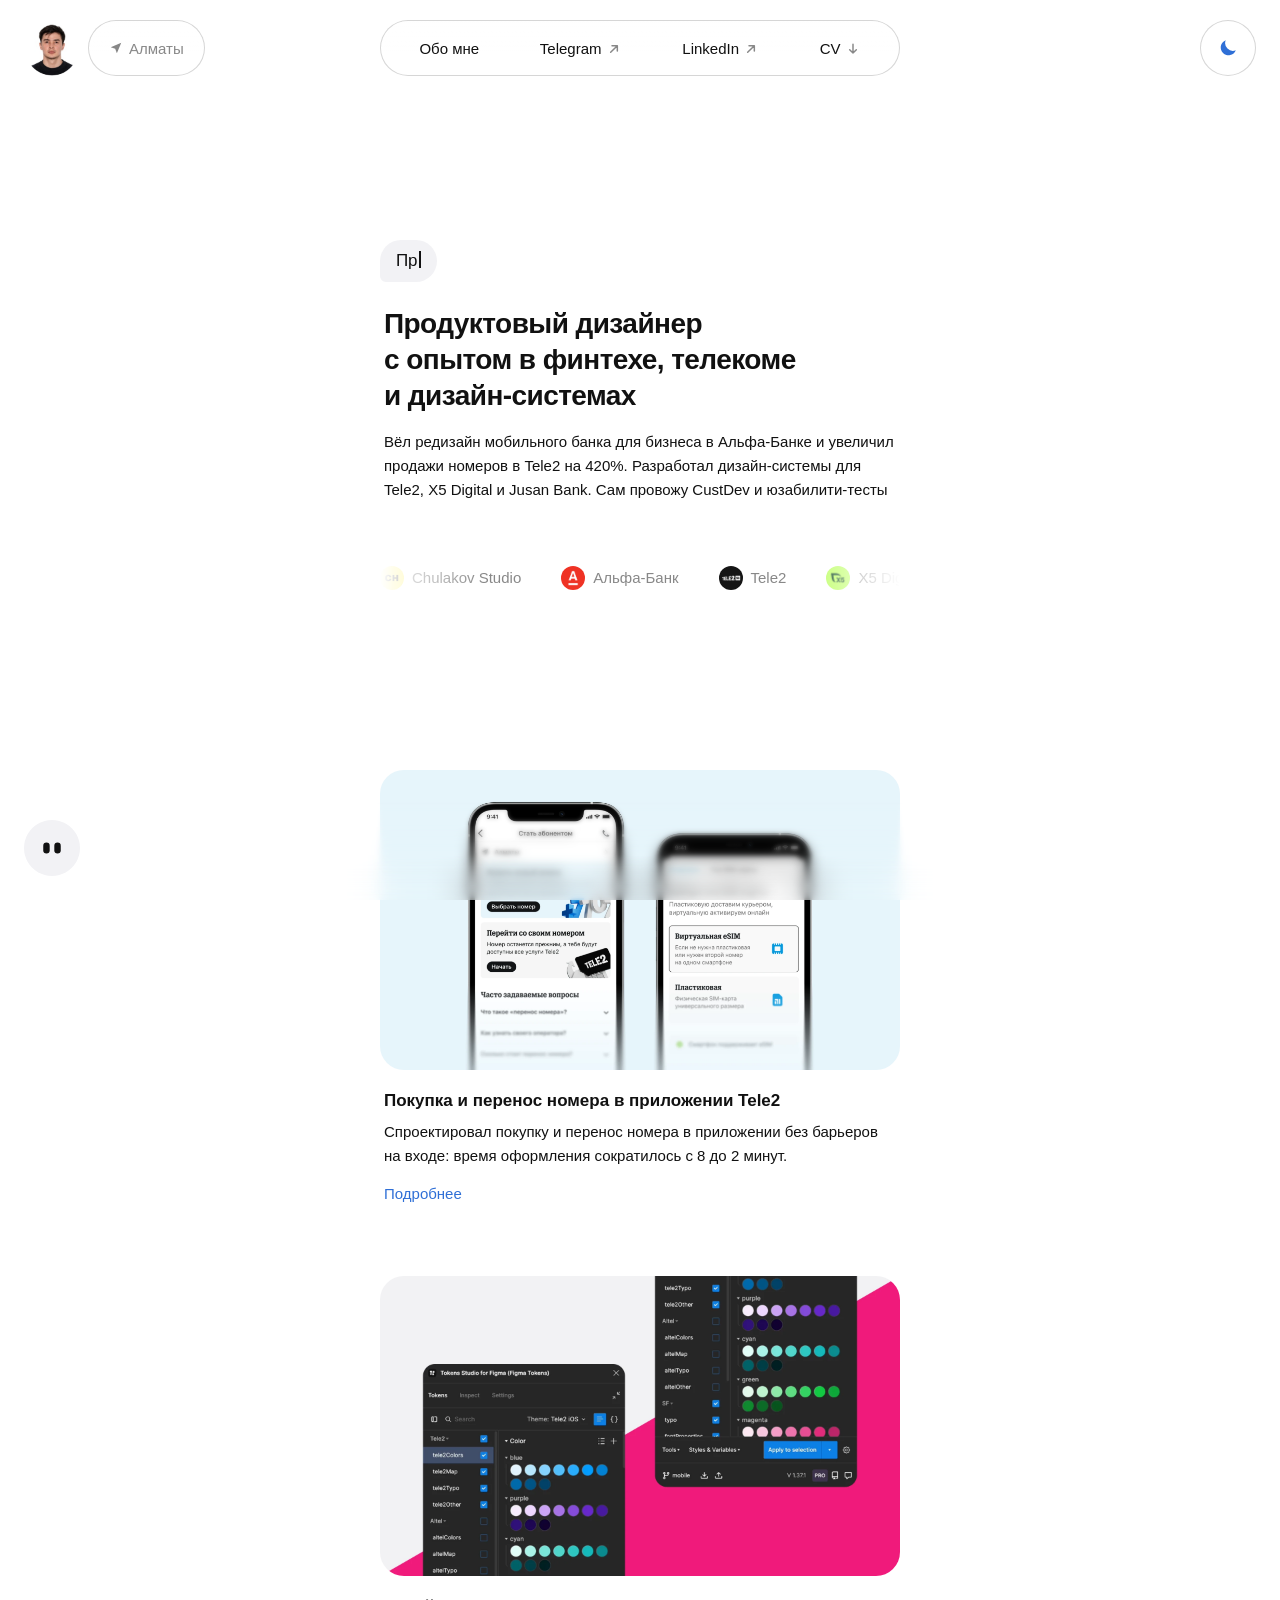
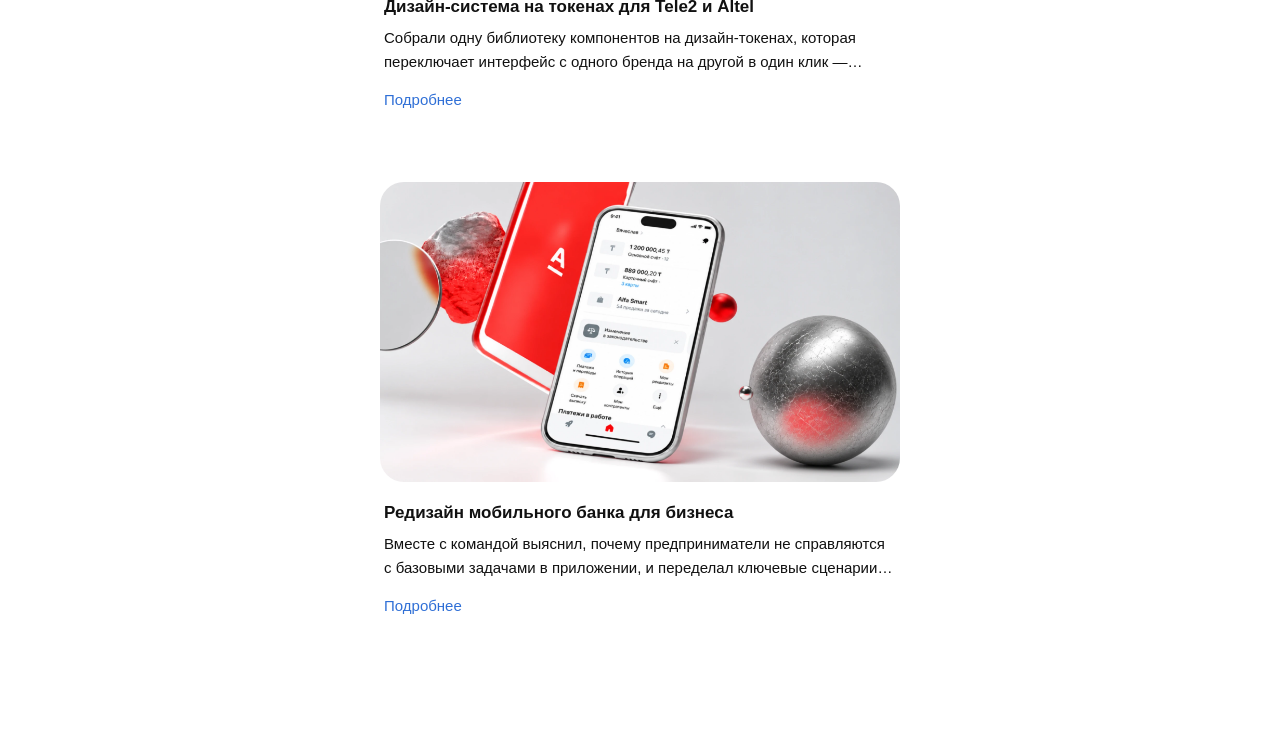
==== commit 9bfe8c6d: "Ховер на обложках кейсов: лёгкое увеличение Co-Authored-By: Claude Opus 5.5 <noreply@anthropic.com>" ====
--- a/index.html
+++ b/index.html
@@ -7,7 +7,7 @@
   <link rel="icon" href="favicon.svg" type="image/svg+xml">
   <link rel="icon" href="favicon-32.png" type="image/png" sizes="32x32">
   <link rel="apple-touch-icon" href="apple-touch-icon.png">
-  <link rel="stylesheet" href="style.css?v=167">
+  <link rel="stylesheet" href="style.css?v=168">
   <!-- Прячем элементы до анимации появления и сразу применяем сохранённую тему, чтобы не было мигания -->
   <script>
     (function () {
--- a/style.css
+++ b/style.css
@@ -294,6 +294,11 @@
 /* картинку и ссылку нельзя утащить мышкой при зажатии */
 .case__cover, .case__cover img { -webkit-user-drag: none; }
 .case__cover:active { transform: scale(0.97); transition-duration: 0.1s; }
+/* наведение мышью: обложка чуть увеличивается (только на устройствах с курсором) */
+@media (hover: hover) and (pointer: fine) {
+  .case__cover:hover { transform: scale(1.02); }
+  .case__cover:active { transform: scale(0.97); }
+}
 @media (prefers-reduced-motion: reduce) { .case__cover { transition: none; } }
 
 .case__cover img {
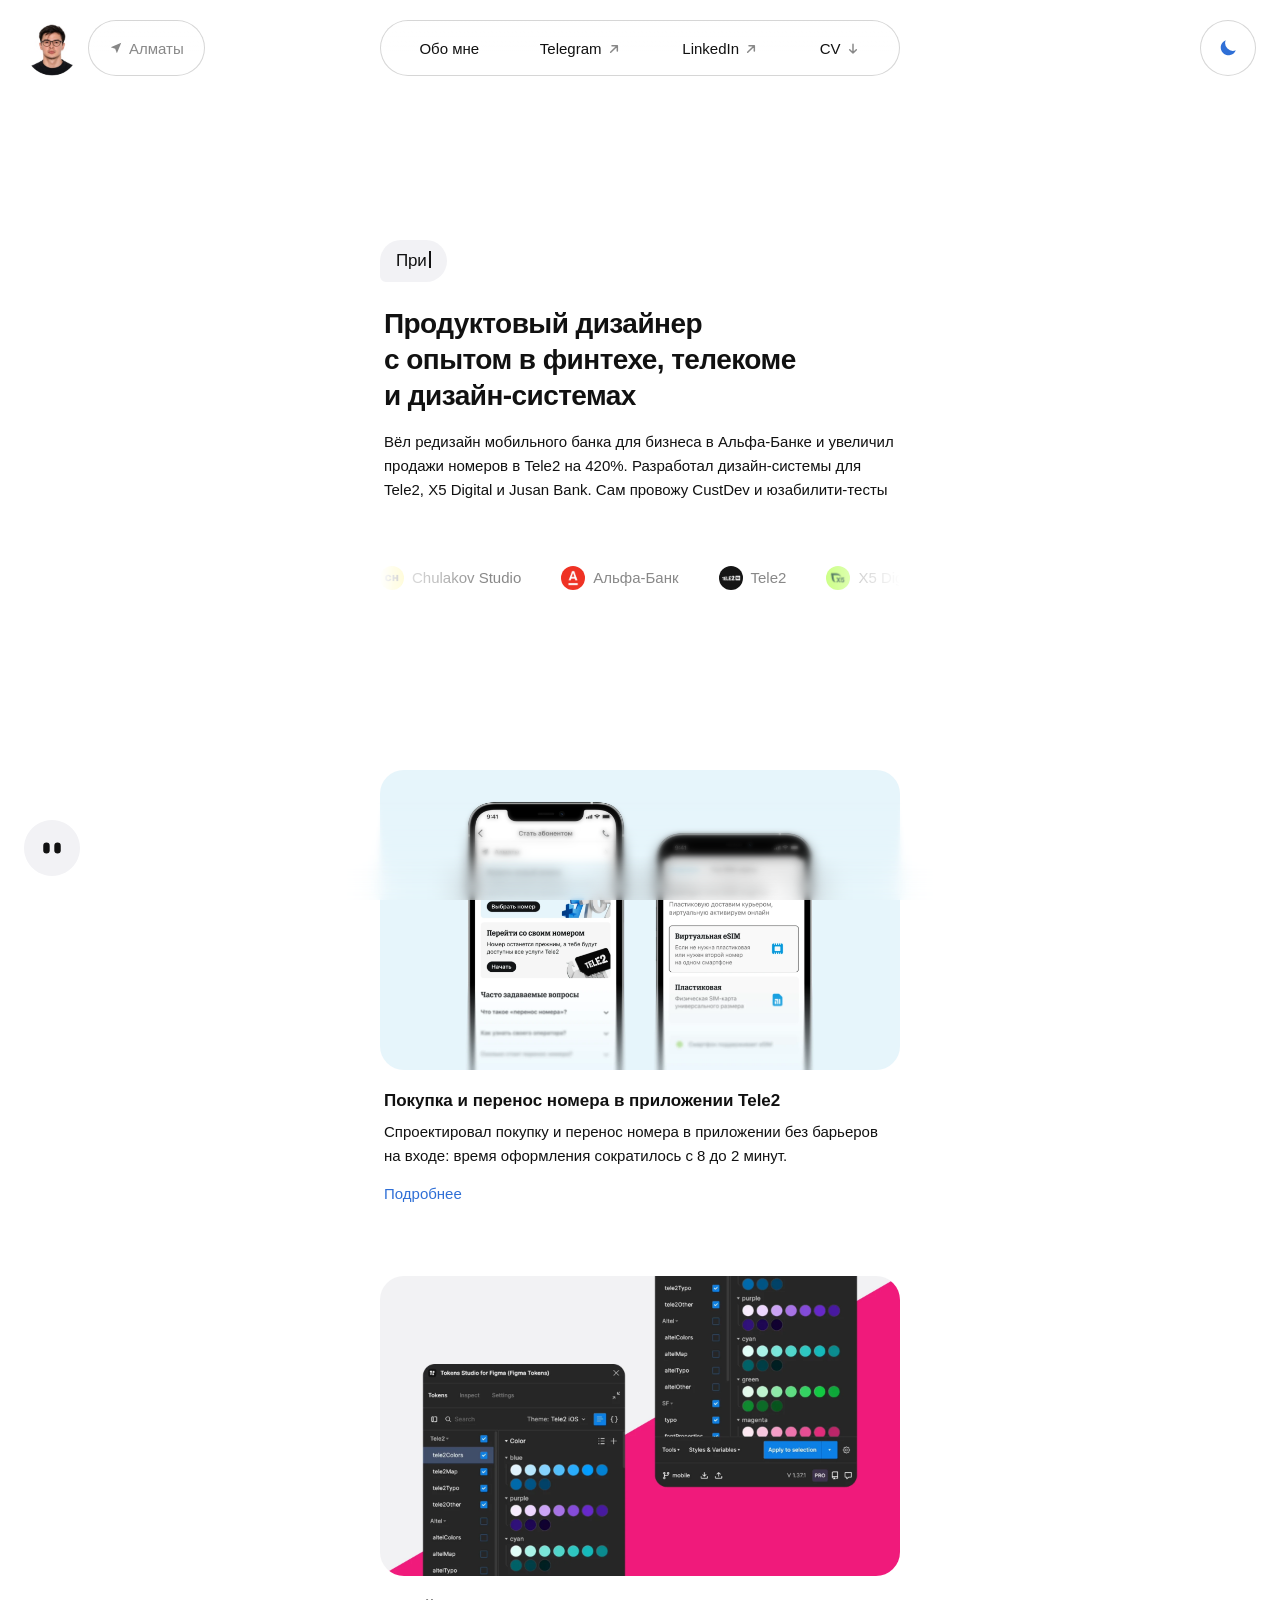
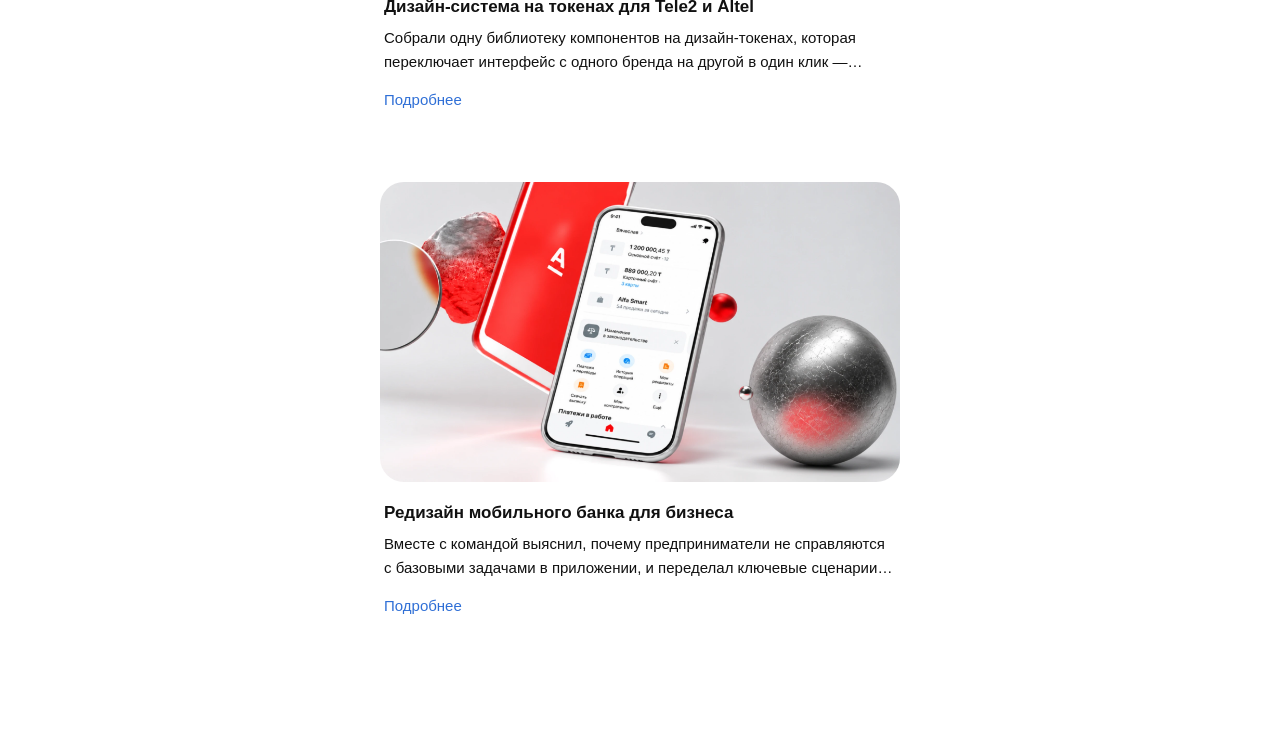
==== commit f441c701: "Новый аватар (в очках) Co-Authored-By: Claude Opus 5.5 <noreply@anthropic.com>" ====
--- a/index.html
+++ b/index.html
@@ -37,8 +37,8 @@
   <div class="container">
     <header class="header">
       <a class="avatar-link" href="/" aria-label="На главную">
-        <img class="avatar" data-reveal src="images/avatar.jpg?v=4" alt="Аман" width="56" height="56">
-        <span class="avatar-preview" aria-hidden="true"><img src="images/avatar-large.webp?v=2" alt="" width="240" height="240" draggable="false"></span>
+        <img class="avatar" data-reveal src="images/avatar.jpg?v=5" alt="Аман" width="56" height="56">
+        <span class="avatar-preview" aria-hidden="true"><img src="images/avatar-large.webp?v=3" alt="" width="240" height="240" draggable="false"></span>
       </a>
 
       <!-- Город — рядом с аватаром -->
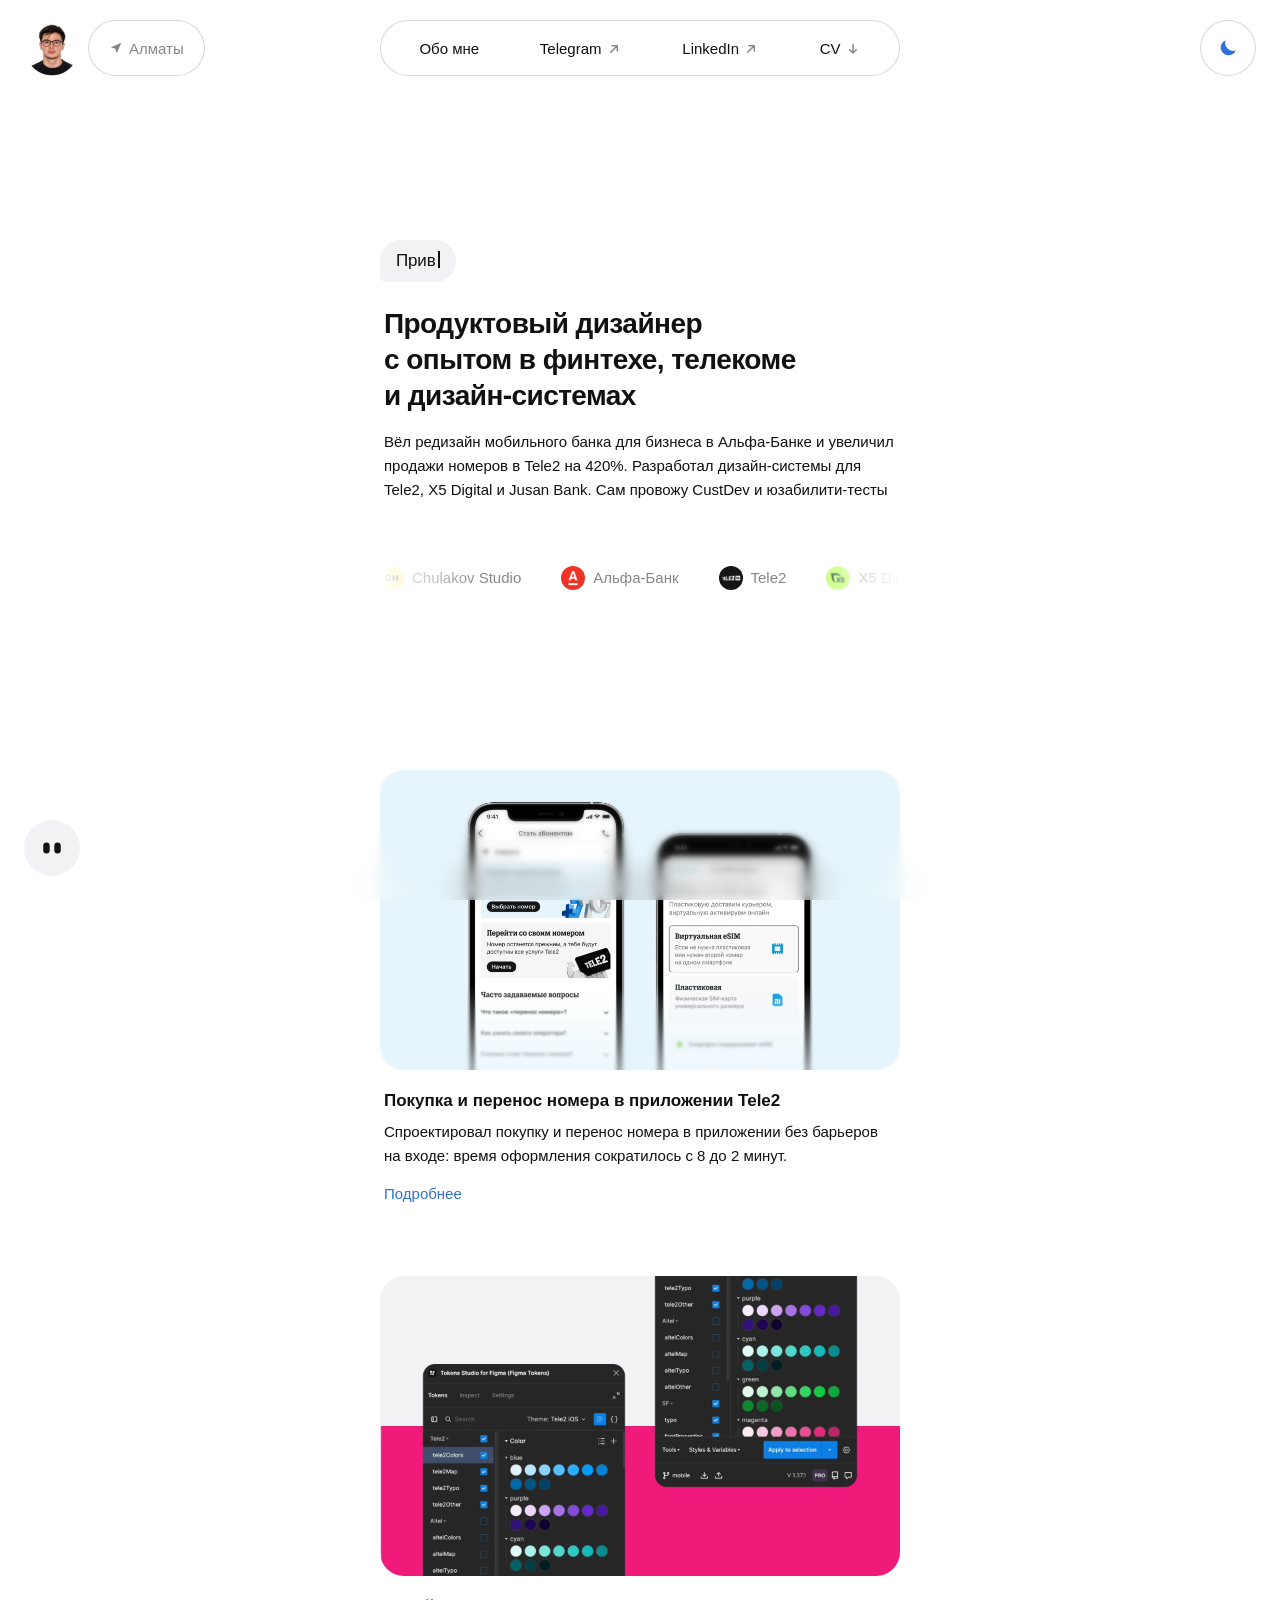
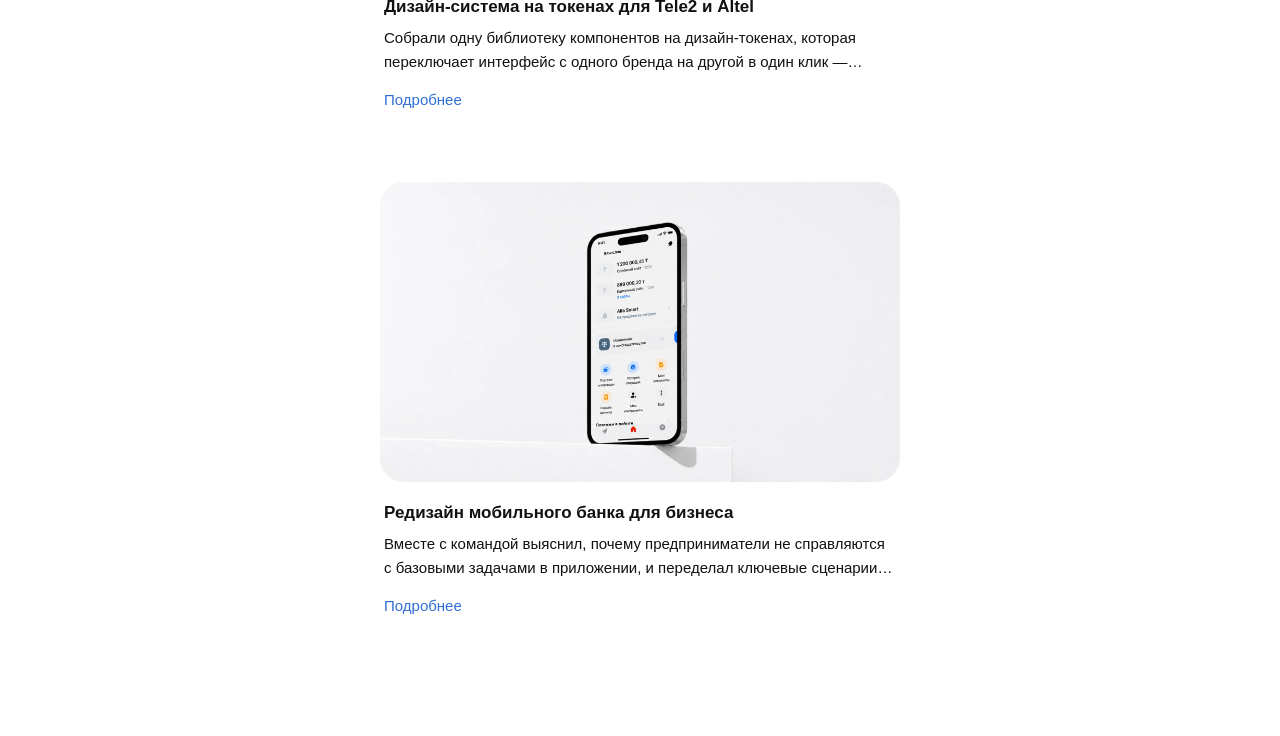
==== commit 7d72e395: "Новые обложки кейсов дизайн-системы Tele2 и Альфа-Банка Co-Authored-By: Claude Opus 5.5 <noreply@ant" ====
--- a/index.html
+++ b/index.html
@@ -134,8 +134,8 @@
 
       <article class="case" data-reveal>
         <a draggable="false" class="case__cover" href="/tele2-ds" aria-label="Дизайн-система на токенах для Tele2 и Altel">
-          <img draggable="false" class="cover-light" src="images/case-tele2-ds-light.webp?v=2" alt="Токены Tele2 и Altel в Tokens Studio для Figma" loading="lazy">
-          <img draggable="false" class="cover-dark" src="images/case-tele2-ds-dark.webp?v=2" alt="Токены Tele2 и Altel в Tokens Studio для Figma" loading="lazy">
+          <img draggable="false" class="cover-light" src="images/case-tele2-ds-light.webp?v=3" alt="Токены Tele2 и Altel в Tokens Studio для Figma" loading="lazy">
+          <img draggable="false" class="cover-dark" src="images/case-tele2-ds-dark.webp?v=3" alt="Токены Tele2 и Altel в Tokens Studio для Figma" loading="lazy">
         </a>
         <h3 class="case__title">Дизайн-система на&nbsp;токенах для&nbsp;Tele2 и&nbsp;Altel</h3>
         <p class="case__text">Собрали одну библиотеку компонентов на&nbsp;дизайн-токенах, которая переключает интерфейс с&nbsp;одного бренда на&nbsp;другой в&nbsp;один клик — в&nbsp;дизайне и&nbsp;в&nbsp;коде.</p>
@@ -144,8 +144,8 @@
 
       <article class="case" data-reveal>
         <a draggable="false" class="case__cover" href="/abusiness" aria-label="Редизайн мобильного банка для бизнеса">
-          <img draggable="false" class="cover-light" src="images/case-alfa-light.webp?v=1" alt="iPhone с главным экраном приложения Альфа-Банка для бизнеса" loading="lazy">
-          <img draggable="false" class="cover-dark" src="images/case-alfa-dark.webp?v=2" alt="iPhone с главным экраном приложения Альфа-Банка для бизнеса" loading="lazy">
+          <img draggable="false" class="cover-light" src="images/case-alfa-light.webp?v=2" alt="iPhone с главным экраном приложения Альфа-Банка для бизнеса" loading="lazy">
+          <img draggable="false" class="cover-dark" src="images/case-alfa-dark.webp?v=3" alt="iPhone с главным экраном приложения Альфа-Банка для бизнеса" loading="lazy">
         </a>
         <h3 class="case__title">Редизайн мобильного банка для&nbsp;бизнеса</h3>
         <p class="case__text">Вместе с&nbsp;командой выяснил, почему предприниматели не&nbsp;справляются с&nbsp;базовыми задачами в&nbsp;приложении, и&nbsp;переделал ключевые сценарии и&nbsp;навигацию под их&nbsp;реальное поведение.</p>
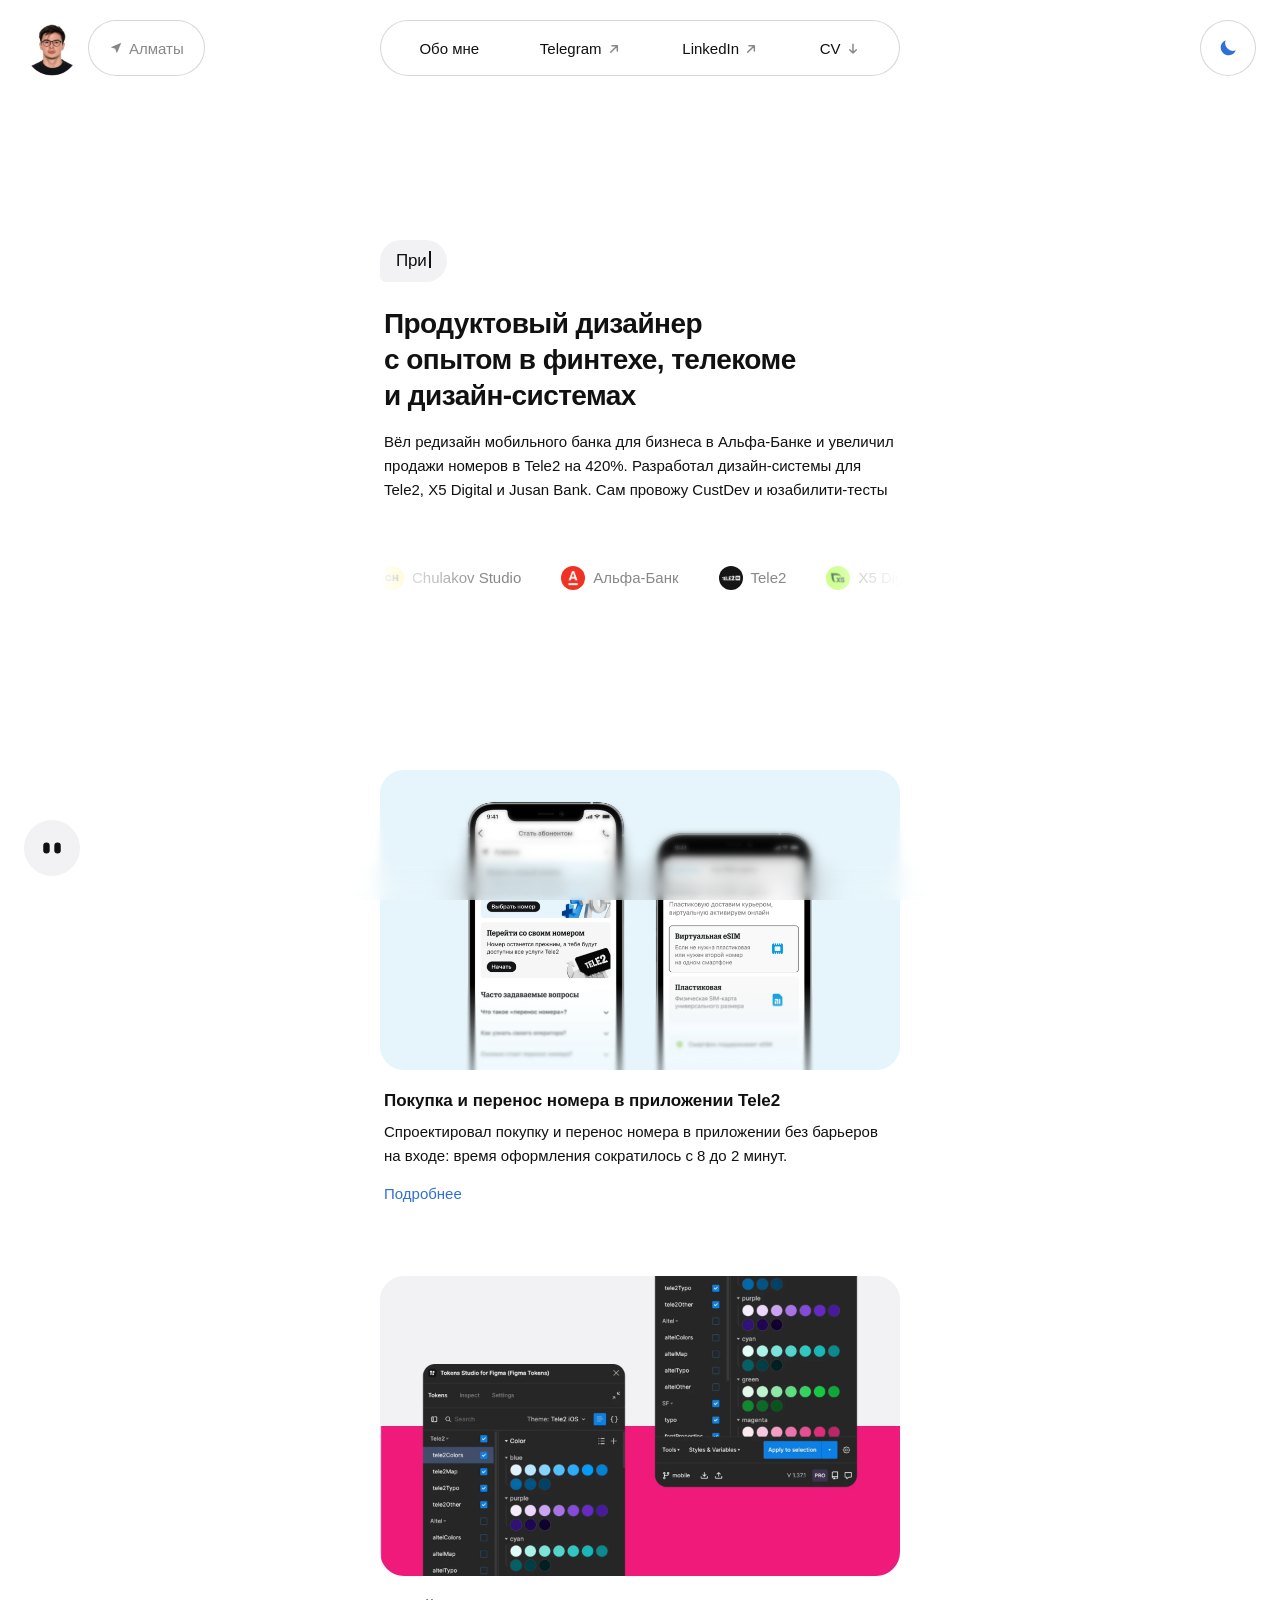
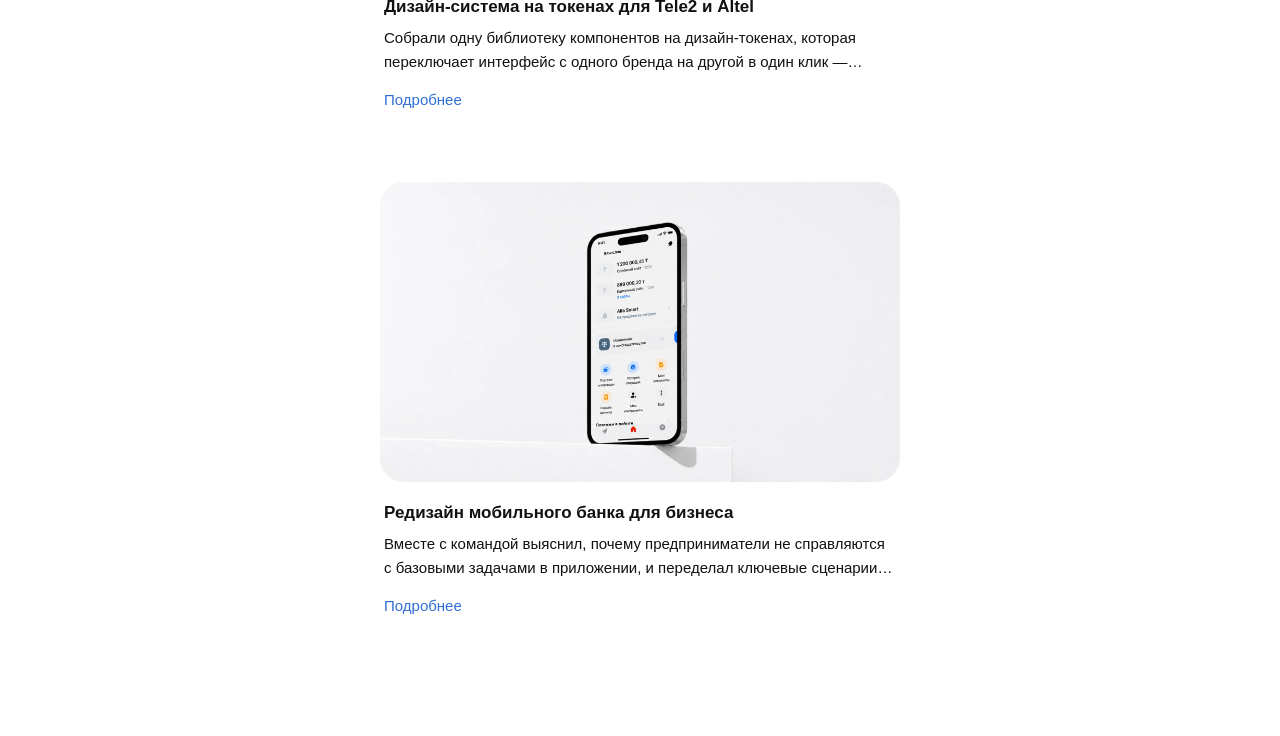
==== commit 117fdf95: "Тёмная обложка кейса Альфа-Банка: новый вариант Co-Authored-By: Claude Opus 5.5 <noreply@anthropic.c" ====
--- a/index.html
+++ b/index.html
@@ -145,7 +145,7 @@
       <article class="case" data-reveal>
         <a draggable="false" class="case__cover" href="/abusiness" aria-label="Редизайн мобильного банка для бизнеса">
           <img draggable="false" class="cover-light" src="images/case-alfa-light.webp?v=2" alt="iPhone с главным экраном приложения Альфа-Банка для бизнеса" loading="lazy">
-          <img draggable="false" class="cover-dark" src="images/case-alfa-dark.webp?v=3" alt="iPhone с главным экраном приложения Альфа-Банка для бизнеса" loading="lazy">
+          <img draggable="false" class="cover-dark" src="images/case-alfa-dark.webp?v=4" alt="iPhone с главным экраном приложения Альфа-Банка для бизнеса" loading="lazy">
         </a>
         <h3 class="case__title">Редизайн мобильного банка для&nbsp;бизнеса</h3>
         <p class="case__text">Вместе с&nbsp;командой выяснил, почему предприниматели не&nbsp;справляются с&nbsp;базовыми задачами в&nbsp;приложении, и&nbsp;переделал ключевые сценарии и&nbsp;навигацию под их&nbsp;реальное поведение.</p>
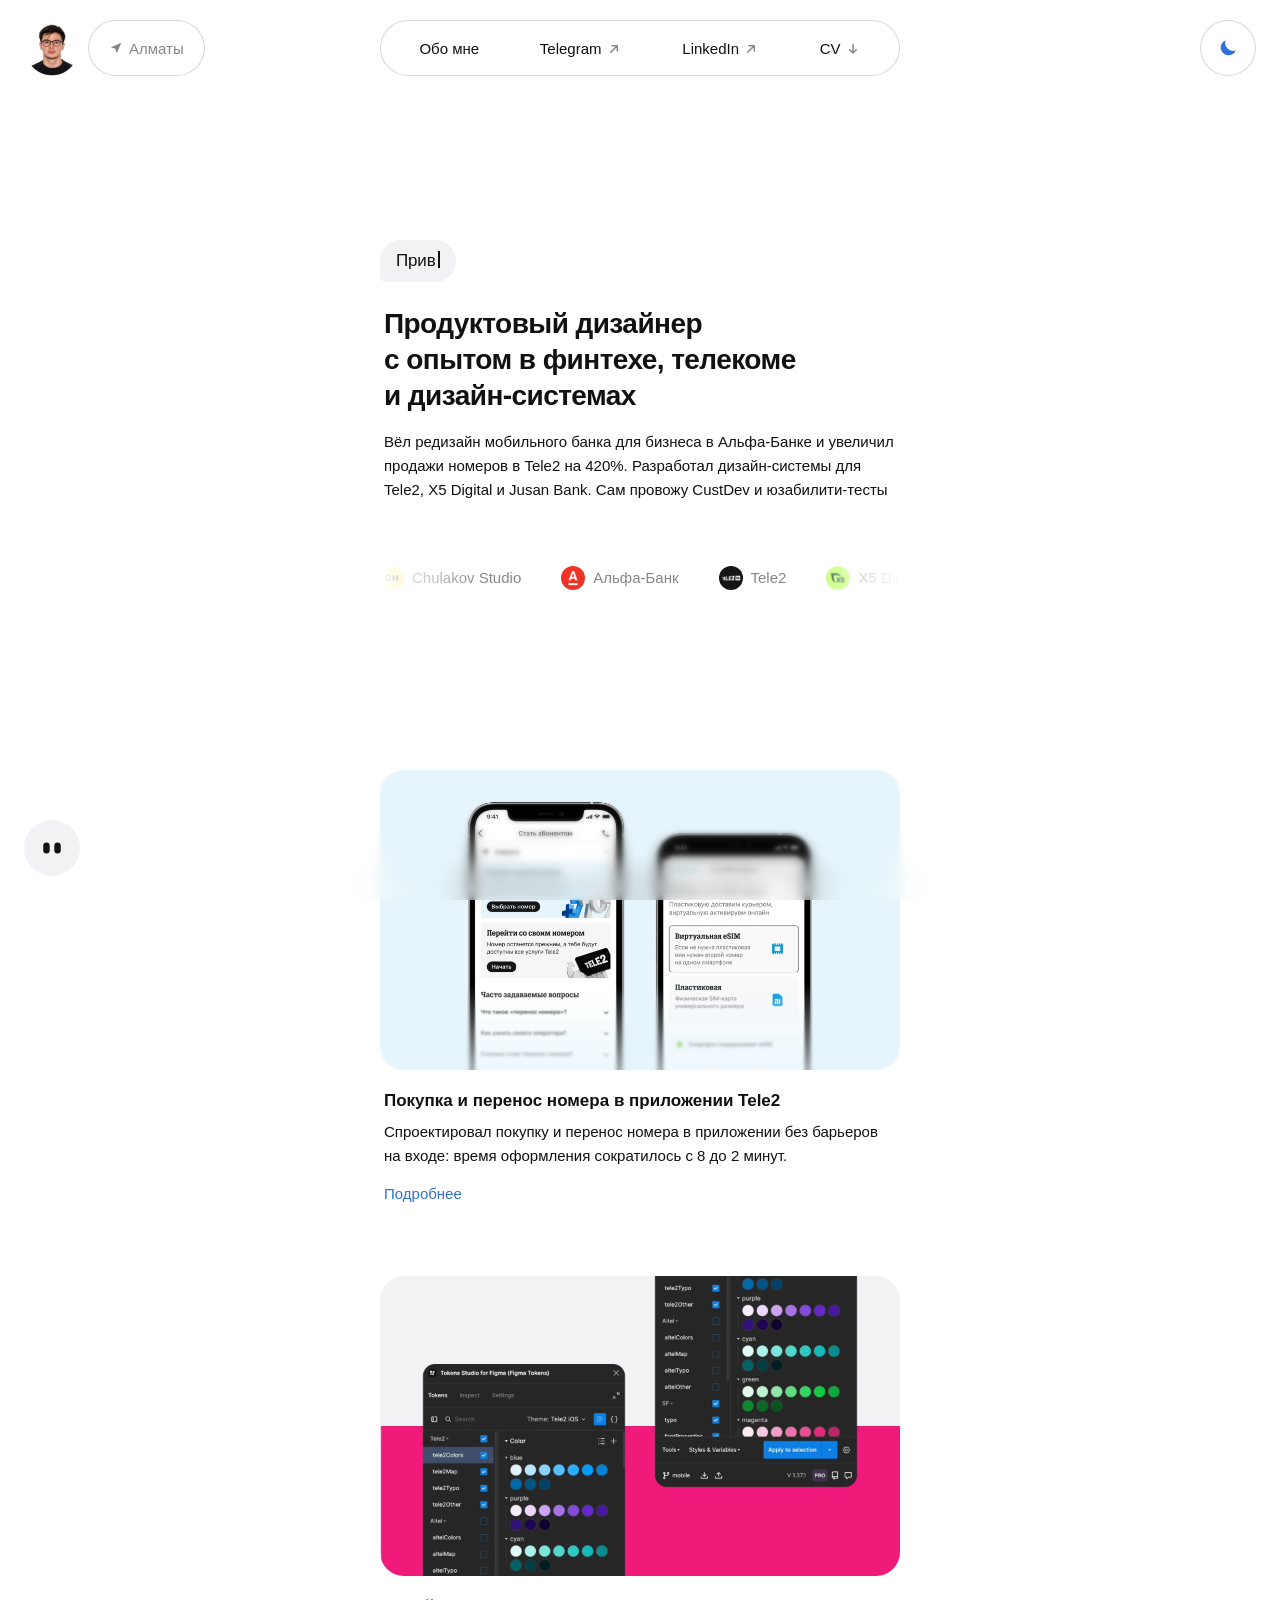
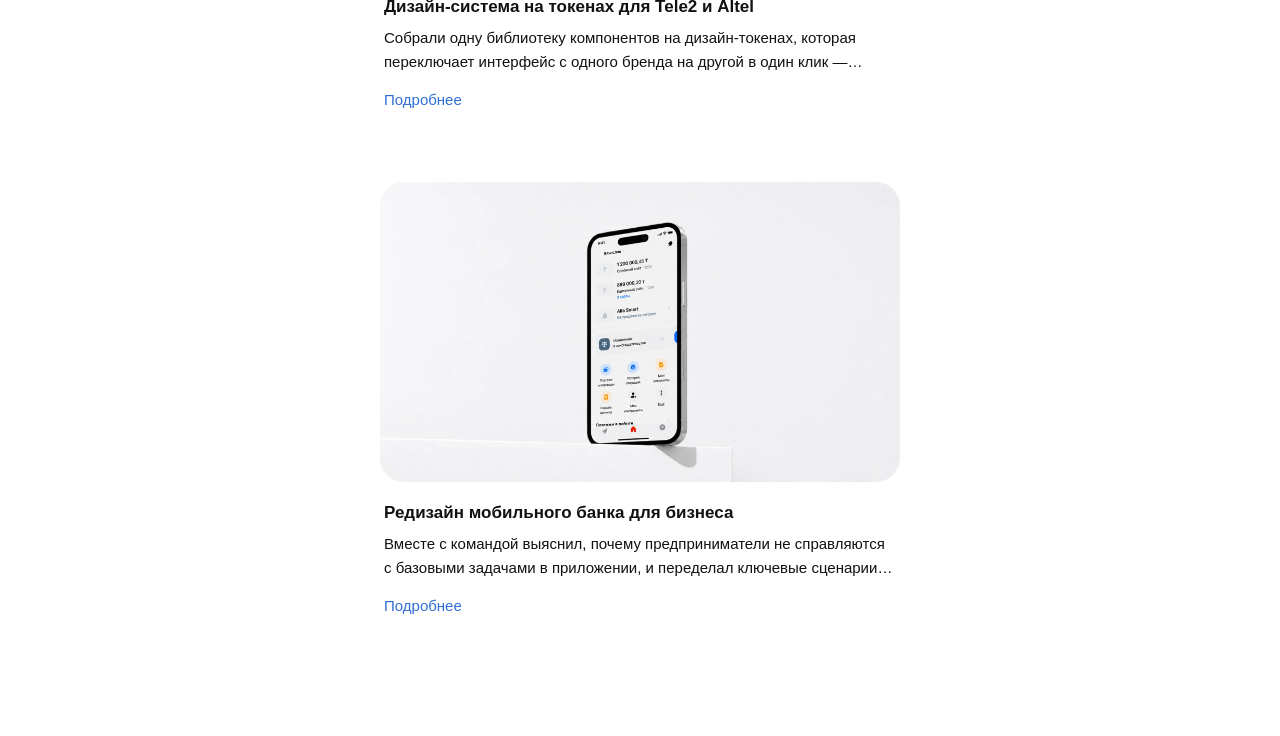
==== commit 72dbe093: "Тёмная обложка кейса Альфа-Банка: ещё один вариант Co-Authored-By: Claude Opus 5.5 <noreply@anthropi" ====
--- a/index.html
+++ b/index.html
@@ -145,7 +145,7 @@
       <article class="case" data-reveal>
         <a draggable="false" class="case__cover" href="/abusiness" aria-label="Редизайн мобильного банка для бизнеса">
           <img draggable="false" class="cover-light" src="images/case-alfa-light.webp?v=2" alt="iPhone с главным экраном приложения Альфа-Банка для бизнеса" loading="lazy">
-          <img draggable="false" class="cover-dark" src="images/case-alfa-dark.webp?v=4" alt="iPhone с главным экраном приложения Альфа-Банка для бизнеса" loading="lazy">
+          <img draggable="false" class="cover-dark" src="images/case-alfa-dark.webp?v=5" alt="iPhone с главным экраном приложения Альфа-Банка для бизнеса" loading="lazy">
         </a>
         <h3 class="case__title">Редизайн мобильного банка для&nbsp;бизнеса</h3>
         <p class="case__text">Вместе с&nbsp;командой выяснил, почему предприниматели не&nbsp;справляются с&nbsp;базовыми задачами в&nbsp;приложении, и&nbsp;переделал ключевые сценарии и&nbsp;навигацию под их&nbsp;реальное поведение.</p>
